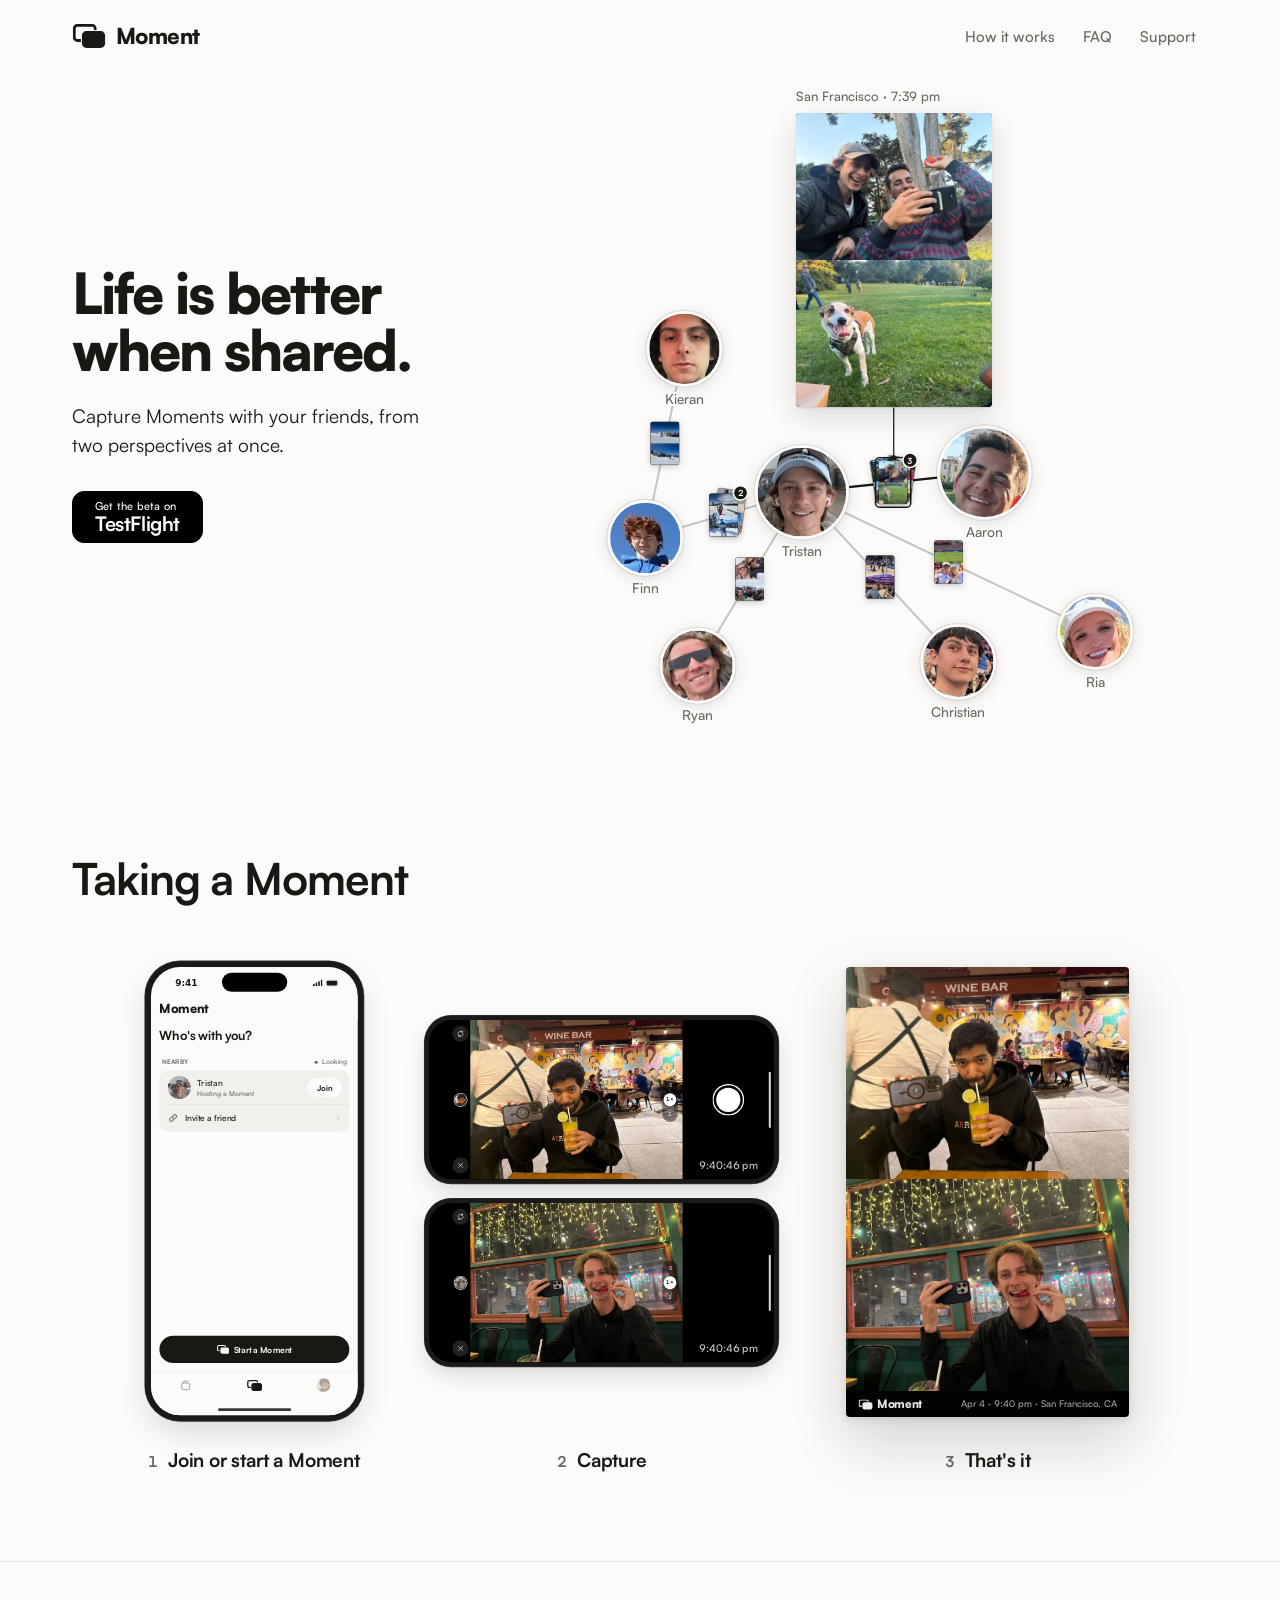
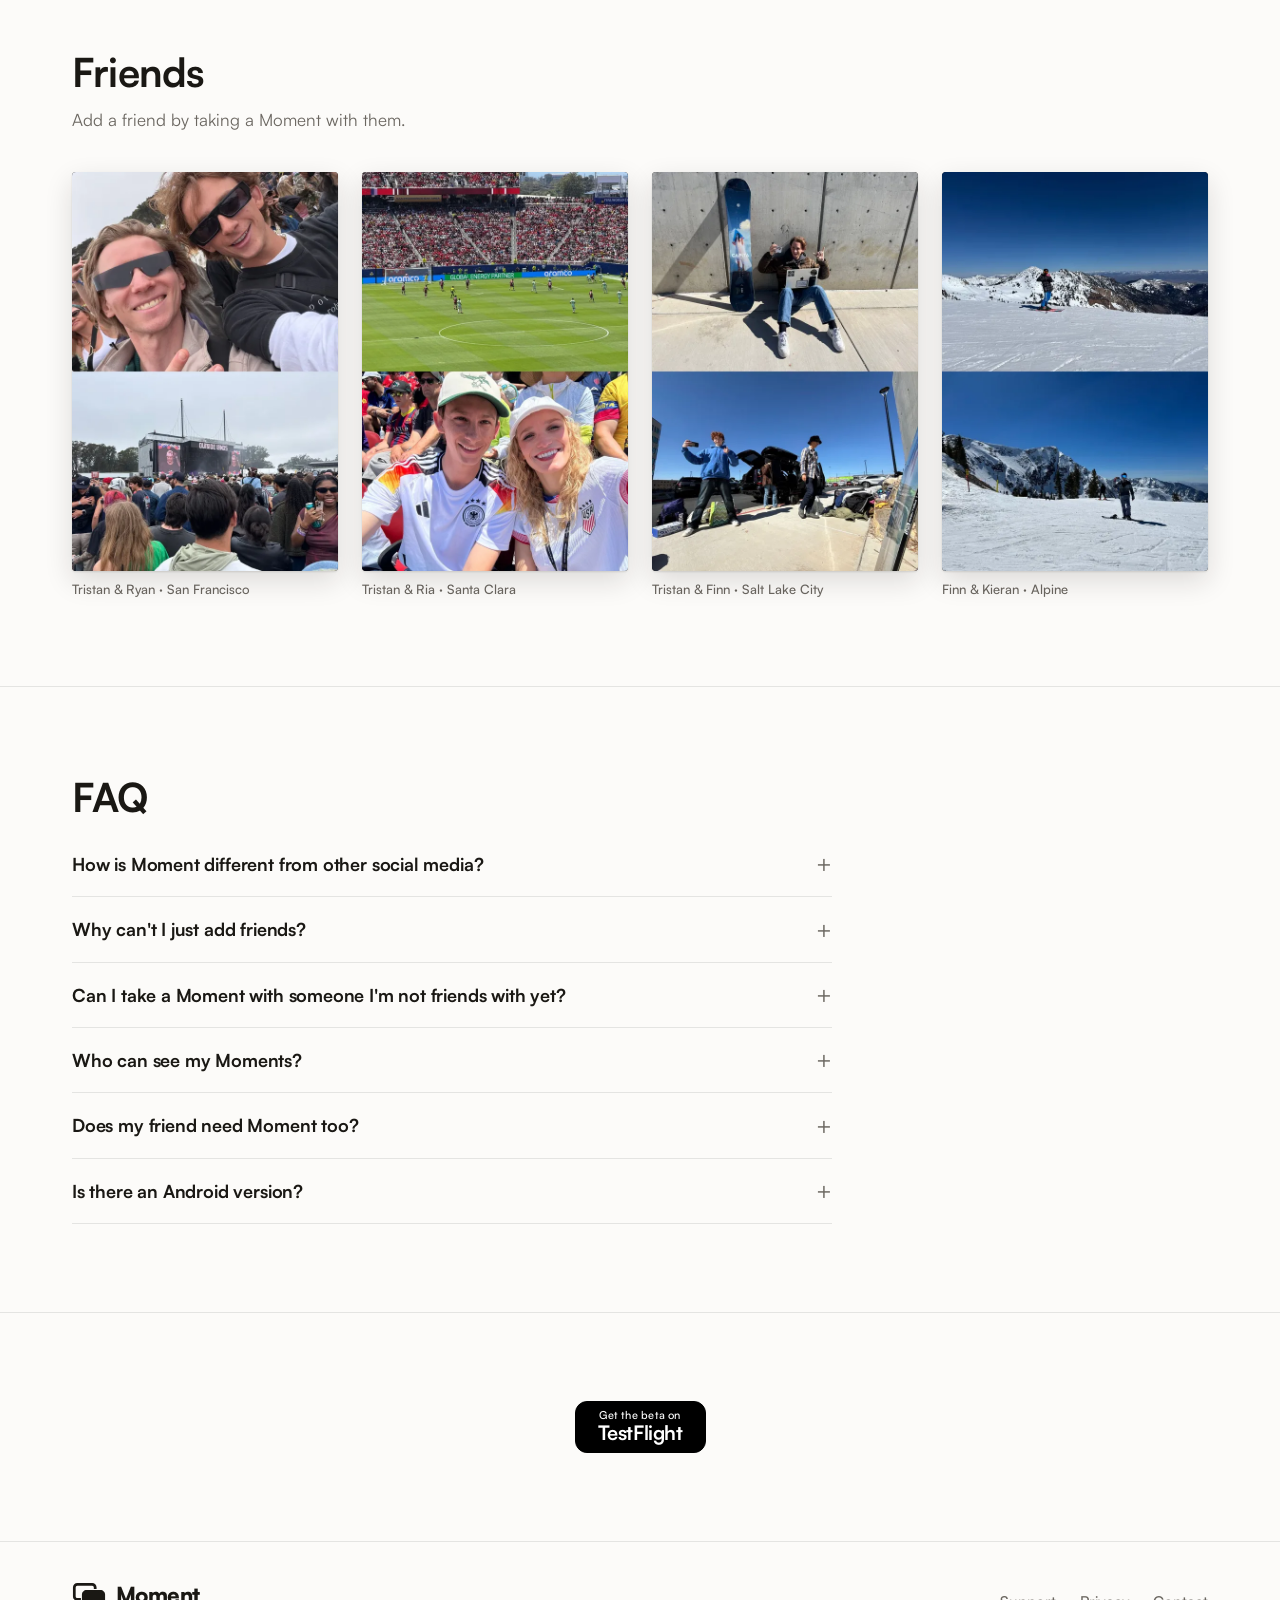
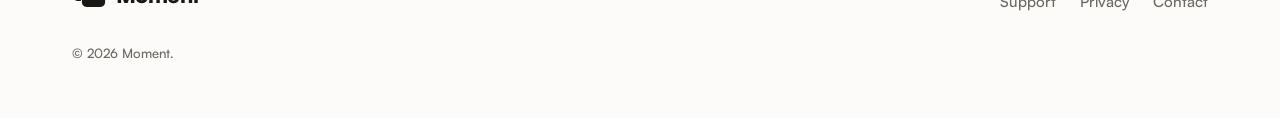
==== index.html @ 5a0f6363 "Download buttons go to the TestFlight beta Co-Authored-By: Claude Opus 5.5 (1M context) <noreply@ant" ====
<!doctype html>
<html lang="en">
<head>
<meta charset="utf-8">
<meta name="viewport" content="width=device-width, initial-scale=1">
<title>Moment</title>
<meta name="description" content="Capture Moments with your friends, from two perspectives at once.">
<link rel="canonical" href="https://photosmomentapp.com/">

<meta property="og:type" content="website">
<meta property="og:site_name" content="Moment">
<meta property="og:url" content="https://photosmomentapp.com/">
<meta property="og:title" content="Moment">
<meta property="og:description" content="Life is better when shared.">
<!-- TODO: new logo/app icon (og.png shows the placeholder icon) -->
<meta property="og:image" content="https://photosmomentapp.com/assets/og.png">
<meta property="og:image:width" content="1200">
<meta property="og:image:height" content="630">
<meta property="og:image:alt" content="The Moment app icon on stone paper, with the words: Life is better when shared. Capture Moments with your friends. photosmomentapp.com">
<meta name="twitter:card" content="summary_large_image">

<meta name="color-scheme" content="light dark">
<meta name="theme-color" content="#FCFBF9" media="(prefers-color-scheme: light)">
<meta name="theme-color" content="#0E0D0C" media="(prefers-color-scheme: dark)">

<!-- TODO: new logo/app icon -->
<link rel="icon" href="assets/favicon.svg" type="image/svg+xml">
<link rel="icon" href="assets/favicon-32.png" sizes="32x32" type="image/png">
<link rel="apple-touch-icon" href="assets/apple-touch-icon.png">

<link rel="preload" href="assets/fonts/Satoshi-Black.woff2" as="font" type="font/woff2" crossorigin>
<link rel="stylesheet" href="style.css">
<script>
(function(){
  var reduce = window.matchMedia && matchMedia('(prefers-reduced-motion: reduce)').matches;
  if (!reduce) document.documentElement.classList.add('anim', 'motion');
})();
</script>
<style>
/* hero */
.hero .wrap{display:grid;grid-template-columns:minmax(0,.7fr) minmax(0,1.3fr);gap:48px;align-items:center;min-height:min(680px,calc(100vh - 72px));padding-top:8px;padding-bottom:40px}
h1{font:900 clamp(40px,4.4vw,62px)/1.02 var(--font);letter-spacing:-.035em;margin:0 0 24px}
.lede{font-size:19px;line-height:1.5;color:var(--ink);margin:0 0 32px;max-width:30em}
.meta{font:500 13px/17px var(--font);color:var(--ink2)}

.stage{position:relative;min-width:0}
.stage .gwrap{max-width:600px;margin:0 auto}
#graph{display:block;width:100%;height:auto;overflow:hidden;font-family:var(--font)}
.anim #graph,.anim .zoom,.anim #lead{visibility:hidden}

/* the blown-up edge: one Moment from the graph, large, parked just above its chip (below it on phones); JS places it */
.zoom{position:absolute;left:0;top:0;width:200px;margin:0;z-index:1;display:flex;flex-direction:column;transform-origin:50% 100%}
.zoom .moment{width:100%}
.zoom figcaption{order:-1;margin:0 0 8px;font:500 13px/17px var(--font);color:var(--ink2);white-space:nowrap}
.zoom figcaption b{font-weight:700;color:var(--ink)}
.stage.below .zoom{transform-origin:50% 0}
.stage.below .zoom figcaption{order:0;margin:8px 0 0}
#lead{position:absolute;left:0;top:0;width:100%;height:100%;overflow:visible;pointer-events:none;z-index:2}
#lead path{fill:none;stroke:var(--ink);stroke-width:1.25;stroke-dasharray:1 1}
#lead circle{fill:var(--ink)}
#graph .hl{fill:none;stroke:var(--ink);stroke-width:1.1;opacity:0}
#graph #e-TA .ln.live{opacity:1}
#graph #c-TA .hl{opacity:1}

#graph .rim{fill:var(--bg);stroke:var(--line);stroke-width:1;filter:drop-shadow(0 2px 5px rgba(26,24,20,.12))}
#graph .ring{fill:none;stroke:var(--ink);stroke-width:1.25;opacity:0}
#graph .flash{fill:#fff;opacity:0}
#graph .name{font:500 10.5px var(--font);fill:var(--ink2);text-anchor:middle;paint-order:stroke;stroke:var(--bg);stroke-width:3px;stroke-linejoin:round}
#graph .ln{fill:none;stroke:var(--edge);stroke-width:1.5;stroke-linecap:butt;stroke-dasharray:1 1;stroke-dashoffset:0}
#graph .ln.live{stroke:var(--ink);stroke-width:1.75;opacity:0}
#graph .cap{font:500 8px var(--font);fill:var(--ink);text-anchor:middle;opacity:0;pointer-events:none}
#graph .chip{cursor:pointer;outline:none}
#graph .chip .hit{fill:transparent;pointer-events:all}
#graph .chip:focus-visible .hit{stroke:var(--ink);stroke-width:1.2;rx:6}
#graph .badge circle{fill:var(--ink);stroke:var(--bg);stroke-width:1.2}
#graph .badge text{font:700 6.5px var(--font);font-variant-numeric:tabular-nums;fill:var(--on-ink);text-anchor:middle;pointer-events:none}
#graph .card .shadow,#graph .back .shadow{fill:#1C1A17;filter:drop-shadow(0 1px 1.5px rgba(26,24,20,.25)) drop-shadow(0 5px 9px rgba(26,24,20,.2))}

/* a Moment as an object on the page */
.moment{position:relative;aspect-ratio:2/3;overflow:hidden;background:#1C1A17;border-radius:4px;box-shadow:var(--shadow);container-type:inline-size}
.moment img{position:absolute;inset:0;width:100%;height:100%;object-fit:cover}

/* chip peek */
.peek{position:absolute;z-index:5;width:160px;pointer-events:none;opacity:0;transform:scale(.6);transition:opacity .16s ease,transform .22s cubic-bezier(.2,.9,.3,1.1)}
.peek.on{opacity:1;transform:scale(1)}
.peek .row{display:flex;gap:8px}
.peek .row .moment{flex:1 1 0;min-width:0}
.peek .who{display:table;margin:8px auto 0;padding:4px 10px;border-radius:999px;background:var(--bg);border:1px solid var(--line);color:var(--ink);font:500 12px/16px var(--font);white-space:nowrap}

/* sections */
section{padding:88px 0}
section + section{border-top:1px solid var(--line)}
h2{font:700 clamp(28px,3.4vw,40px)/1.12 var(--font);letter-spacing:-.02em;margin:0 0 12px}
h3{font:700 19px/1.3 var(--font);letter-spacing:-.01em;margin:0 0 8px}
p{margin:0}
.muted{color:var(--ink2)}

.intro{max-width:36em;color:var(--ink2)}
.strip{display:grid;grid-template-columns:repeat(4,1fr);gap:24px;margin-top:40px}
.strip figure{margin:0}
.strip figcaption{margin-top:10px}

/* how it works: ported from the Darkroom draft, scoped to #how */
#how{--surface2:#E6E3DE;--ink3:#A8A39C;--bezel:#1B1A18;--bezel-edge:#3A3835;
  --pshadow:0 24px 60px rgba(26,24,20,.18),0 3px 10px rgba(26,24,20,.10)}
@media (prefers-color-scheme:dark){#how{--surface2:#282623;--ink3:#5F5B55;--pshadow:0 30px 70px rgba(0,0,0,.55),0 4px 14px rgba(0,0,0,.4)}}
#how .title{font:700 clamp(30px,3.6vw,44px)/1.08 var(--font);letter-spacing:-.025em;margin:0}
/* one row, read left to right: join phone, the two cameras, the Moment they make; each label centred under its own visual */
#how .flow{display:grid;grid-template-columns:auto;grid-template-areas:"v1" "c1" "v2" "c2" "v3" "c3";justify-content:center;justify-items:center;padding-top:40px}
#how .v1{grid-area:v1}#how .v2{grid-area:v2}#how .v3{grid-area:v3}#how .c1{grid-area:c1}#how .c2{grid-area:c2}#how .c3{grid-area:c3}
#how .cap{margin:24px 0 56px;font:700 19px/1.3 var(--font);letter-spacing:-.01em;display:flex;align-items:baseline;justify-content:center;gap:10px;text-align:center}
#how .cap.c3{margin-bottom:0}
#how .cap .n{font:700 15px/1 var(--font);color:var(--ink2);font-variant-numeric:tabular-nums}
#how .pair{display:flex;justify-content:center;align-items:flex-start;--s:.42}
@media (min-width:641px){
  /* labels take no width of their own, so each column is exactly its visual and the label centres on it */
  #how .flow{grid-template-columns:repeat(3,auto);grid-template-areas:"v1 v2 v3" "c1 c2 c3";column-gap:var(--fg,28px);align-items:center;padding-top:48px}
  #how .cap{margin:32px 0 0;align-self:start;justify-self:stretch;contain:inline-size;white-space:nowrap}
}
@media (min-width:641px) and (max-width:899px){#how .cap{display:block;font-size:15px;white-space:normal}#how .cap .n{font-size:13px;margin-right:6px}}
@media (min-width:900px) and (max-width:1099px){#how .cap{font-size:17px;gap:8px}#how .cap .n{font-size:14px}}
@media (min-width:760px){#how .flow{--fg:40px}}
@media (min-width:900px){#how .flow{--fg:56px;padding-top:64px}}
@media (min-width:1100px){#how .flow{--fg:64px}}
@media (min-width:1280px){#how .flow{--fg:72px}}

/* CSS phone (393 x 852 logical, scaled by --s) */
#how .dev{position:relative;flex:0 0 auto;width:calc(393px * var(--s));height:calc(852px * var(--s))}
#how .scr{position:absolute;left:0;top:0;width:393px;height:852px;transform:scale(var(--s));transform-origin:0 0;border-radius:55px;overflow:hidden;
  background:var(--bg);color:var(--ink);font-family:var(--font);line-height:1.25;
  box-shadow:0 0 0 11px var(--bezel),0 0 0 12.5px var(--bezel-edge),var(--pshadow)}
#how .status{position:absolute;top:0;left:0;right:0;height:54px;display:flex;align-items:center;justify-content:space-between;padding:6px 34px 0 46px;font:600 17px -apple-system,system-ui,sans-serif;z-index:20;color:var(--ink)}
#how .status .r{display:flex;gap:6px;align-items:center}
#how .island{position:absolute;top:11px;left:50%;transform:translateX(-50%);width:124px;height:36px;border-radius:20px;background:#000;z-index:21}
#how .home{position:absolute;bottom:8px;left:50%;transform:translateX(-50%);width:139px;height:5px;border-radius:3px;background:var(--ink);opacity:.85;z-index:21}

/* in-phone UI, per design/ui-board foundations, on the site tokens */
#how .p-ic{display:inline-block;flex:0 0 auto;width:24px;height:24px;background:currentColor;-webkit-mask:var(--ic) center/contain no-repeat;mask:var(--ic) center/contain no-repeat}
#how .i-flip{--ic:url("data:image/svg+xml,%3Csvg xmlns='http://www.w3.org/2000/svg' viewBox='0 0 24 24'%3E%3Cpath fill='none' stroke='%23000' stroke-width='1.75' stroke-linecap='round' stroke-linejoin='round' d='M4.5 12a7.5 7.5 0 0 1 13-5.1M19.5 12a7.5 7.5 0 0 1-13 5.1M17.8 3.3v3.9h-3.9M6.2 20.7v-3.9h3.9'/%3E%3C/svg%3E")}
#how .i-close{--ic:url("data:image/svg+xml,%3Csvg xmlns='http://www.w3.org/2000/svg' viewBox='0 0 24 24'%3E%3Cpath fill='none' stroke='%23000' stroke-width='1.75' stroke-linecap='round' stroke-linejoin='round' d='M6 6l12 12M18 6 6 18'/%3E%3C/svg%3E")}
#how .i-link{--ic:url("data:image/svg+xml,%3Csvg xmlns='http://www.w3.org/2000/svg' viewBox='0 0 24 24'%3E%3Cpath fill='none' stroke='%23000' stroke-width='1.75' stroke-linecap='round' stroke-linejoin='round' d='M10 14a4 4 0 0 0 5.66 0l3-3A4 4 0 0 0 13 5.34l-1 1M14 10a4 4 0 0 0-5.66 0l-3 3A4 4 0 0 0 11 18.66l1-1'/%3E%3C/svg%3E")}
#how .i-chev{--ic:url("data:image/svg+xml,%3Csvg xmlns='http://www.w3.org/2000/svg' viewBox='0 0 24 24'%3E%3Cpath fill='none' stroke='%23000' stroke-width='1.75' stroke-linecap='round' stroke-linejoin='round' d='M9 5l7 7-7 7'/%3E%3C/svg%3E")}
#how .i-feed{--ic:url("data:image/svg+xml,%3Csvg xmlns='http://www.w3.org/2000/svg' viewBox='0 0 24 24'%3E%3Crect fill='none' stroke='%23000' stroke-width='1.75' stroke-linecap='round' stroke-linejoin='round' x='4.5' y='8' width='15' height='12.5' rx='2.5'/%3E%3Cpath fill='none' stroke='%23000' stroke-width='1.75' stroke-linecap='round' stroke-linejoin='round' d='M7.5 4.5h9'/%3E%3C/svg%3E")}
#how .i-mark{--ic:url("data:image/svg+xml,%3Csvg xmlns='http://www.w3.org/2000/svg' viewBox='-20 -20 740 558'%3E%3Cdefs%3E%3Cmask id='k'%3E%3Crect x='-20' y='-20' width='740' height='558' fill='white'/%3E%3Cpath d='M196 251C196 195.2 241.2 150 297 150H599C654.8 150 700 195.2 700 251V417C700 472.8 654.8 518 599 518H297C241.2 518 196 472.8 196 417V251Z' fill='black' stroke='black' stroke-width='44'/%3E%3C/mask%3E%3C/defs%3E%3Cg mask='url(%23k)'%3E%3Crect x='30' y='30' width='455' height='326' rx='66' fill='none' stroke='%23000' stroke-width='60'/%3E%3C/g%3E%3Cpath d='M196 251C196 195.2 241.2 150 297 150H599C654.8 150 700 195.2 700 251V417C700 472.8 654.8 518 599 518H297C241.2 518 196 472.8 196 417V251Z' fill='%23000'/%3E%3C/svg%3E")}
#how .i-mark{width:30px;height:24px}
#how .p-av{position:relative;display:inline-flex;align-items:center;justify-content:center;flex:0 0 auto;border-radius:50%;overflow:hidden;background:var(--surface2);width:44px;height:44px}
#how .p-av img{width:100%;height:100%;object-fit:cover;max-width:none}
#how .p-av.s26{width:26px;height:26px}
#how .p-av.fr{background:#1C1A17 url("assets/img/av-friend.webp") center/cover no-repeat}
#how .p-title{font:700 24px/30px var(--font);letter-spacing:-.4px}
#how .p-over{font:700 12px/16px var(--font);letter-spacing:.6px;text-transform:uppercase;color:var(--ink2)}
#how .p-wordmark{font:900 24px/30px var(--font);letter-spacing:-.6px}
#how .p-btn{display:flex;align-items:center;justify-content:center;gap:8px;height:52px;padding:0 24px;border-radius:999px;font:700 16px/1 var(--font);letter-spacing:-.1px;white-space:nowrap}
#how .p-btn.primary{background:var(--ink);color:var(--on-ink)}
#how .p-btn.secondary{background:var(--bg);color:var(--ink)}
#how .p-btn.pill{height:36px;padding:0 18px;font-size:15px}
#how .p-topbar{position:absolute;left:0;right:0;top:54px;height:48px;display:flex;align-items:center;padding:0 6px 0 16px;z-index:10;background:var(--bg)}
#how .p-topbar .p-wordmark{flex:1}
#how .p-page{position:absolute;left:0;right:0;top:102px;bottom:83px;overflow:hidden;padding:0 16px}
#how .p-sh{display:flex;align-items:center;justify-content:space-between;padding:0 4px 8px}
#how .p-scan{display:inline-flex;align-items:center;gap:8px;font:500 13px/17px var(--font);color:var(--ink2)}
#how .p-scan i{position:relative;width:6px;height:6px;border-radius:50%;background:var(--ink2)}
#how .p-scan i::after{content:"";position:absolute;inset:-4px;border-radius:50%;border:1.5px solid var(--ink2);opacity:0}
.motion #how .p-scan i::after{animation:how-ping 2.2s ease-out infinite}
@keyframes how-ping{0%{transform:scale(.4);opacity:.8}100%{transform:scale(1.6);opacity:0}}
#how .p-group{background:var(--surface);border-radius:16px;overflow:hidden}
#how .p-row{position:relative;display:flex;align-items:center;gap:12px;min-height:64px;padding:0 14px 0 16px;font:500 16px/21px var(--font)}
#how .p-row.short{min-height:52px}
#how .p-row + .p-row::before{content:"";position:absolute;top:0;right:0;left:16px;height:1px;background:var(--line)}
#how .p-row .lbl{flex:1;min-width:0;display:flex;flex-direction:column;gap:1px}
#how .p-row .lbl small{font:500 13px/17px var(--font);color:var(--ink2)}
#how .p-row .p-ic{width:20px;height:20px}
#how .p-row .chev{width:16px;height:16px;color:var(--ink3)}
#how .p-footer{position:absolute;bottom:99px;left:16px;right:16px;display:flex;flex-direction:column;gap:4px;z-index:5}
#how .p-tabbar{position:absolute;left:0;right:0;bottom:0;height:83px;display:flex;align-items:flex-start;padding-top:4px;background:var(--bg);box-shadow:0 -1px 0 var(--line);z-index:15}
#how .p-tab{flex:1;height:44px;display:flex;align-items:center;justify-content:center;color:var(--ink);opacity:.42}
#how .p-tab.on{opacity:1}

/* step 2: two landscape cameras, one tap, both photos stacked into one Moment.
   Landscape phone: 852 x 393 logical, scaled by --s * --k; the Moment is scaled by --s, so each 4:3 preview grows by 1/--k as it lands */
#how .duo{--s:.4;--k:.75;--g:22px;position:relative;
  --ps:calc(var(--s)*var(--k));--pw:calc(852px*var(--ps));--ph:calc(393px*var(--ps));
  width:var(--pw);height:calc(var(--ph)*2 + var(--g))}
#how .duo .ld{position:absolute;left:0;width:var(--pw);height:var(--ph)}
#how .duo .ld.host{top:0}
#how .duo .ld.guest{top:calc(var(--ph) + var(--g))}
#how .ld .scr{width:852px;height:393px;background:#000;color:#fff;transform:scale(var(--ps))}
#how .l-island{position:absolute;left:11px;top:50%;transform:translateY(-50%);width:36px;height:124px;border-radius:20px;background:#000;box-shadow:inset 0 0 0 1px rgba(255,255,255,.06);z-index:21}
#how .l-home{position:absolute;right:8px;top:50%;transform:translateY(-50%);width:5px;height:139px;border-radius:3px;background:#fff;opacity:.85;z-index:21}
#how .l-rail{position:absolute;left:54px;width:48px;top:0;bottom:0;display:flex;flex-direction:column;align-items:center;justify-content:space-between;padding:12px 0;z-index:6}
#how .l-btn{position:relative;width:44px;height:44px;display:flex;align-items:center;justify-content:center;color:#fff}
#how .l-btn::before{content:"";position:absolute;width:40px;height:40px;border-radius:50%;background:rgba(255,255,255,.13)}
#how .l-btn .p-ic{position:relative;width:20px;height:20px}
#how .l-chip{width:44px;height:44px;display:flex;align-items:center;justify-content:center}
#how .l-chip .p-av{width:28px;height:28px;box-shadow:0 0 0 1.5px #000,0 0 0 3px #fff}
#how .l-vf{position:absolute;left:102px;top:0;width:524px;height:393px;overflow:hidden;background-color:#111;background-repeat:no-repeat;background-size:524px 786px}
#how .l-vf.up{background-position:0 0}
#how .l-vf.dn{background-position:0 -393px}
#how .l-zoom{position:absolute;right:12px;top:50%;transform:translateY(-50%);display:flex;flex-direction:column;gap:4px;padding:3px;border-radius:999px;background:rgba(0,0,0,.45);z-index:2}
#how .l-zoom span{width:32px;height:32px;display:flex;align-items:center;justify-content:center;border-radius:999px;color:rgba(255,255,255,.9);font:500 13px/1 var(--font);font-variant-numeric:tabular-nums}
#how .l-zoom span.on{background:#fff;color:#000;font-weight:700}
#how .l-flash{position:absolute;inset:0;background:#fff;opacity:0;z-index:4}
#how .l-deck{position:absolute;left:626px;right:0;top:0;bottom:0;display:flex;align-items:center;justify-content:center}
#how .l-shutter{position:relative;width:78px;height:78px;border-radius:50%;box-shadow:inset 0 0 0 3px #fff}
#how .l-shutter::after{content:"";position:absolute;inset:9px;border-radius:50%;background:#fff}
#how .l-time{position:absolute;left:0;right:0;bottom:22px;text-align:center;font:500 26px/1 var(--font);color:rgba(255,255,255,.8);font-variant-numeric:tabular-nums}
/* the two captured frames: each is laid out on its half of the Moment (measured live) and transformed back onto its viewfinder,
   so it renders at full size, keeps one crop (same 4:3 box, same background mapping) and lands at transform:none, pixel for pixel on the half */
#how .duo .ghost{position:absolute;left:var(--gx,0px);top:var(--gy,0px);width:var(--gw,0px);height:var(--gh,0px);overflow:hidden;background-repeat:no-repeat;background-size:100% 200%;opacity:0;z-index:30;
  transform-origin:0 0;transform:translate(var(--ix,0px),var(--iy,0px)) scale(var(--is,1))}
#how .duo .ghost::after{content:"";position:absolute;inset:0;background:#fff;opacity:0}
#how .duo .ghost.up{background-position:0 0}
#how .duo .ghost.dn{background-position:0 100%}
#how .mo{--s:.4;--vw:calc(524px*var(--s));--st:calc(var(--vw)*.09);position:relative;width:var(--vw);display:flex;flex-direction:column;container-type:inline-size}
#how .mo .mph{position:relative;z-index:1;width:100%;height:calc(var(--vw)*1.5);border-radius:4px 4px 0 0;overflow:hidden;box-shadow:var(--pshadow),inset 0 0 0 1.5px color-mix(in srgb,var(--ink) 22%,transparent);
  background:color-mix(in srgb,var(--ink) 3%,transparent)}
#how .mo .mph::before{content:"";position:absolute;left:0;right:0;top:50%;height:1.5px;margin-top:-.75px;background:color-mix(in srgb,var(--ink) 22%,transparent)}
#how .mo .hf{position:absolute;left:0;width:100%;height:50%;background-repeat:no-repeat;background-size:100% 200%}
#how .mo .hf.up{top:0;background-position:0 0}
#how .mo .hf.dn{bottom:0;background-position:0 100%}
/* the exported Moment's black strip: 9% of the width, glyph + wordmark in white, date · time · place in 70% white */
#how .xs{--glyph:url("data:image/svg+xml,%3Csvg xmlns='http://www.w3.org/2000/svg' viewBox='-20 -20 740 558'%3E%3Cdefs%3E%3Cmask id='k'%3E%3Crect x='-20' y='-20' width='740' height='558' fill='white'/%3E%3Cpath d='M196 251C196 195.2 241.2 150 297 150H599C654.8 150 700 195.2 700 251V417C700 472.8 654.8 518 599 518H297C241.2 518 196 472.8 196 417V251Z' fill='black' stroke='black' stroke-width='44'/%3E%3C/mask%3E%3C/defs%3E%3Cg mask='url(%23k)'%3E%3Crect x='30' y='30' width='455' height='326' rx='66' fill='none' stroke='%23000' stroke-width='60'/%3E%3C/g%3E%3Cpath d='M196 251C196 195.2 241.2 150 297 150H599C654.8 150 700 195.2 700 251V417C700 472.8 654.8 518 599 518H297C241.2 518 196 472.8 196 417V251Z' fill='%23000'/%3E%3C/svg%3E");flex:0 0 auto;height:9cqw;display:flex;align-items:center;justify-content:space-between;gap:3cqw;padding:0 4.1cqw;background:#000;color:#fff;white-space:nowrap;border-radius:0 0 4px 4px;box-shadow:var(--pshadow)}
#how .xs .lg{display:flex;align-items:center;gap:1.5cqw;flex:0 0 auto}
#how .xs .gl{display:block;width:5.4cqw;aspect-ratio:740/558;background:#fff;-webkit-mask:var(--glyph) center/contain no-repeat;mask:var(--glyph) center/contain no-repeat}
#how .xs .wm{font:900 4.1cqw/1 var(--font);letter-spacing:-.12cqw}
#how .xs .md{font:500 3.3cqw/1 var(--font);color:rgba(255,255,255,.7);font-variant-numeric:tabular-nums;overflow:hidden;text-overflow:ellipsis;min-width:0}
@media (max-width:379px){#how .duo,#how .mo{--s:.37}}
@media (min-width:430px) and (max-width:640px){#how .duo,#how .mo{--s:.48}}
@media (min-width:600px) and (max-width:640px){#how .duo,#how .mo{--s:.66}}
/* from 641px: one row, the two phones centred on the Moment's height; the join phone matches the Moment's height */
@media (min-width:641px){
  #how .duo,#how .mo{--s:.29}#how .duo{--g:16px}
  #how .pair{--s:.286}
}
@media (min-width:760px){#how .duo,#how .mo{--s:.34}#how .duo{--g:20px}#how .pair{--s:.337}}
@media (min-width:900px){#how .duo,#how .mo{--s:.40}#how .duo{--g:24px}#how .pair{--s:.397}}
@media (min-width:1100px){#how .duo,#how .mo{--s:.46}#how .pair{--s:.453}}
@media (min-width:1280px){#how .duo,#how .mo{--s:.54}#how .pair{--s:.526}}
/* one tap, one clock (6.4s): shutter, both phones flash, each photo comes up out of the flash on its own screen, lifts, glides into its half
   of the Moment and is swapped for it on the landing frame; then the strip slides out from under. Starts when scrolled into view */
.motion #how .flow:not(.fire) .mo .hf,.motion #how .flow:not(.fire) .mo .xs{opacity:0}
.motion #how .fire .l-flash{animation:how-flash 6.4s linear infinite}
.motion #how .fire .host .l-shutter::after{animation:how-press 6.4s infinite}
.motion #how .fire .ghost{animation:how-fly 6.4s linear infinite}
.motion #how .fire .ghost::after{animation:how-develop 6.4s linear infinite}
.motion #how .fire .mo .hf{animation:how-land 6.4s linear infinite}
.motion #how .fire .mo .xs{animation:how-strip 6.4s linear infinite}
@keyframes how-flash{0%,39.9%{opacity:0}40%{opacity:1;animation-timing-function:cubic-bezier(.3,0,.6,1)}52%,100%{opacity:0}}
@keyframes how-press{0%,35%{transform:scale(1)}38.5%{transform:scale(.86)}42%,100%{transform:scale(1)}}
@keyframes how-develop{0%,40%{opacity:1;animation-timing-function:cubic-bezier(.3,0,.6,1)}47%,100%{opacity:0}}
@keyframes how-fly{
  0%,39.9%{opacity:0;transform:translate(var(--ix,0px),var(--iy,0px)) scale(var(--is,1));box-shadow:none}
  40%{opacity:1;box-shadow:0 0 0 rgba(0,0,0,0)}
  45%{box-shadow:0 0 0 rgba(0,0,0,0);animation-timing-function:ease-out}
  49%{transform:translate(var(--ix,0px),var(--iy,0px)) scale(var(--is,1));box-shadow:0 18px 40px rgba(20,18,14,.28);animation-timing-function:cubic-bezier(.45,0,.2,1)}
  60%{box-shadow:0 18px 40px rgba(20,18,14,.28)}
  66%{opacity:1;transform:none;box-shadow:0 0 0 rgba(0,0,0,0)}
  67%{opacity:1;transform:none}
  67.1%,100%{opacity:0;transform:none;box-shadow:none}}
@keyframes how-land{0%,65.9%{opacity:0}66%,91%{opacity:1}98%,100%{opacity:0}}
@keyframes how-strip{0%,67%{opacity:0;transform:translateY(-100%);animation-timing-function:cubic-bezier(.2,.7,.2,1)}75%,91%{opacity:1;transform:none}98%,100%{opacity:0;transform:none}}
html:not(.motion) #how .l-flash{opacity:.45}
html:not(.motion) #how .host .l-shutter::after{transform:scale(.86)}


.faq{max-width:760px}
.faq details{border-bottom:1px solid var(--line)}
.faq summary{list-style:none;cursor:pointer;display:flex;justify-content:space-between;align-items:center;gap:16px;padding:20px 0;font:700 18px/1.35 var(--font);letter-spacing:-.01em}
.faq summary::-webkit-details-marker{display:none}
.faq summary::after{content:"+";font:400 24px/1 var(--font);color:var(--ink2);transition:transform .2s}
.faq details[open] summary::after{transform:rotate(45deg)}
.faq details p{padding:0 0 22px;color:var(--ink2);max-width:40em}

.closer{text-align:center}
.closer h2{margin-bottom:24px}
.closer .cta{justify-content:center}

@media (max-width:1179px){
  .hero .wrap{grid-template-columns:1fr;gap:40px;min-height:0;padding-top:24px}
}
@media (max-width:900px){
  .hero .wrap{gap:16px;padding-top:8px}
  .stage{order:-1}
}
@media (max-width:640px){
  #graph .wide{display:none}
  h1{font-size:40px}
  .lede{font-size:17px}
  section{padding:64px 0}
  .strip{grid-template-columns:repeat(2,1fr);gap:12px}
  .peek{width:136px}
  .peek .row{gap:6px}
}
@media (prefers-reduced-motion:reduce){
  .peek,.faq summary::after{transition:none}
}
</style>
</head>
<body>

<header class="top">
  <div class="wrap">
    <a class="brand" href="./" aria-label="Moment home"><span class="mark" aria-hidden="true"></span><span class="wm">Moment</span></a>
    <nav aria-label="Primary"><a href="#how">How it works</a><a href="#faq">FAQ</a><a href="support.html">Support</a></nav>
  </div>
</header>

<main>
<div class="hero">
  <div class="wrap">
    <div class="copy">
      <h1>Life is better when shared.</h1>
      <p class="lede">Capture Moments with your friends, from two perspectives at once.</p>
      <div class="cta"><!-- TODO: swap to App Store URL --><a class="store" href="https://testflight.apple.com/join/YQCyJbnz"><small>Get the beta on</small><span>TestFlight</span></a></div>
    </div>
    <div class="stage" id="stage">
      <div class="gwrap"><svg id="graph" viewBox="40 50 460 345" role="img" aria-label="Friend graph"><defs><clipPath id="cp34"><circle r="34"/></clipPath><clipPath id="cp27"><circle r="27"/></clipPath><clipPath id="cpCard"><rect x="-35.0" y="-52.5" width="70" height="105" rx="5"/></clipPath></defs><g id="cam"><g id="edges"><g class="edge" id="e-TA"><path class="ln" pathLength="1" d="M300 207.5L230 215"/><path class="ln" pathLength="1" d="M300 207.5L370 200"/><path class="ln live" pathLength="1" d="M300 207.5L230 215"/><path class="ln live" pathLength="1" d="M300 207.5L370 200"/></g><g class="edge" id="e-FK"><path class="ln" pathLength="1" d="M125 177.5L110 250"/><path class="ln" pathLength="1" d="M125 177.5L140 105"/><path class="ln live" pathLength="1" d="M125 177.5L110 250"/><path class="ln live" pathLength="1" d="M125 177.5L140 105"/></g><g class="edge" id="e-TF"><path class="ln" pathLength="1" d="M170 232.5L230 215"/><path class="ln" pathLength="1" d="M170 232.5L110 250"/><path class="ln live" pathLength="1" d="M170 232.5L230 215"/><path class="ln live" pathLength="1" d="M170 232.5L110 250"/></g><g class="edge wide" id="e-TC"><path class="ln" pathLength="1" d="M290 280L230 215"/><path class="ln" pathLength="1" d="M290 280L350 345"/><path class="ln live" pathLength="1" d="M290 280L230 215"/><path class="ln live" pathLength="1" d="M290 280L350 345"/></g><g class="edge wide" id="e-TR"><path class="ln" pathLength="1" d="M190 281.5L230 215"/><path class="ln" pathLength="1" d="M190 281.5L150 348"/><path class="ln live" pathLength="1" d="M190 281.5L230 215"/><path class="ln live" pathLength="1" d="M190 281.5L150 348"/></g><g class="edge" id="e-TI"><path class="ln" pathLength="1" d="M342.5 268.5L230 215"/><path class="ln" pathLength="1" d="M342.5 268.5L455 322"/><path class="ln live" pathLength="1" d="M342.5 268.5L230 215"/><path class="ln live" pathLength="1" d="M342.5 268.5L455 322"/></g></g><g id="nodes"><g class="node" id="n-T" style="transform:translate(230px,215px)"><g class="pop"><circle class="rim" r="36.5"/><g clip-path="url(#cp34)"><svg x="-34" y="-34" width="68" height="68" viewBox="0 0 256 256" preserveAspectRatio="xMidYMid slice"><image href="assets/img/av-tristan.webp" width="256" height="256"/></svg><circle class="flash" r="34"/></g><circle class="ring" r="37.5"/><text class="name" y="49">Tristan</text></g></g><g class="node" id="n-A" style="transform:translate(370px,200px)"><g class="pop"><circle class="rim" r="36.5"/><g clip-path="url(#cp34)"><svg x="-34" y="-34" width="68" height="68" viewBox="0 0 256 256" preserveAspectRatio="xMidYMid slice"><image href="assets/img/av-aaron.webp" width="256" height="256"/></svg><circle class="flash" r="34"/></g><circle class="ring" r="37.5"/><text class="name" y="49">Aaron</text></g></g><g class="node" id="n-K" style="transform:translate(140px,105px)"><g class="pop"><circle class="rim" r="29.5"/><g clip-path="url(#cp27)"><svg x="-27" y="-27" width="54" height="54" viewBox="0 0 256 256" preserveAspectRatio="xMidYMid slice"><image href="assets/img/av-kieran.webp" width="256" height="256"/></svg><circle class="flash" r="27"/></g><circle class="ring" r="30.5"/><text class="name" y="42">Kieran</text></g></g><g class="node" id="n-F" style="transform:translate(110px,250px)"><g class="pop"><circle class="rim" r="29.5"/><g clip-path="url(#cp27)"><svg x="-27" y="-27" width="54" height="54" viewBox="0 0 110 110" preserveAspectRatio="xMidYMid slice"><image href="assets/img/av-finn.webp" width="110" height="110"/></svg><circle class="flash" r="27"/></g><circle class="ring" r="30.5"/><text class="name" y="42">Finn</text></g></g><g class="node wide" id="n-C" style="transform:translate(350px,345px)"><g class="pop"><circle class="rim" r="29.5"/><g clip-path="url(#cp27)"><svg x="-27" y="-27" width="54" height="54" viewBox="0 0 256 256" preserveAspectRatio="xMidYMid slice"><image href="assets/img/av-christian.webp" width="256" height="256"/></svg><circle class="flash" r="27"/></g><circle class="ring" r="30.5"/><text class="name" y="42">Christian</text></g></g><g class="node wide" id="n-R" style="transform:translate(150px,348px)"><g class="pop"><circle class="rim" r="29.5"/><g clip-path="url(#cp27)"><svg x="-27" y="-27" width="54" height="54" viewBox="0 0 256 256" preserveAspectRatio="xMidYMid slice"><image href="assets/img/av-ryan.webp" width="256" height="256"/></svg><circle class="flash" r="27"/></g><circle class="ring" r="30.5"/><text class="name" y="42">Ryan</text></g></g><g class="node" id="n-I" style="transform:translate(455px,322px)"><g class="pop"><circle class="rim" r="29.5"/><g clip-path="url(#cp27)"><svg x="-27" y="-27" width="54" height="54" viewBox="0 0 256 256" preserveAspectRatio="xMidYMid slice"><image href="assets/img/av-ria.webp" width="256" height="256"/></svg><circle class="flash" r="27"/></g><circle class="ring" r="30.5"/><text class="name" y="42">Ria</text></g></g></g><g id="chips"><g class="chip stack" id="c-TA" style="transform:translate(300px,207.5px)" tabindex="0" role="button" aria-label="3 Moments: Tristan and Aaron" data-names="Tristan &amp; Aaron" data-imgs="assets/img/m10.webp|assets/img/m5.webp|assets/img/m6.webp" data-times="7:39:04 pm|6:21:02 pm|6:25:53 pm" data-places="San Francisco, CA|San Francisco, CA|San Francisco, CA"><rect class="hit" x="-22" y="-26" width="44" height="52"/><g class="back" style="transform:translate(-4.5px,-2px) rotate(-9deg) scale(0.3143)"><rect class="shadow" x="-35.0" y="-52.5" width="70" height="105" rx="5"/><g clip-path="url(#cpCard)"><image href="assets/img/m5.webp" x="-35.0" y="-52.5" width="70" height="105" preserveAspectRatio="xMidYMid slice"/></g></g><g class="back" style="transform:translate(4.5px,-3px) rotate(8deg) scale(0.3143)"><rect class="shadow" x="-35.0" y="-52.5" width="70" height="105" rx="5"/><g clip-path="url(#cpCard)"><image href="assets/img/m6.webp" x="-35.0" y="-52.5" width="70" height="105" preserveAspectRatio="xMidYMid slice"/></g></g><g class="card" style="transform:scale(0.3143)"><rect class="shadow" x="-35.0" y="-52.5" width="70" height="105" rx="5"/><g clip-path="url(#cpCard)"><image href="assets/img/m10.webp" x="-35.0" y="-52.5" width="70" height="105" preserveAspectRatio="xMidYMid slice"/></g></g><rect class="hl" x="-13.5" y="-19" width="27" height="38" rx="3"/><g class="badge" style="transform:translate(13px,-17px)"><circle r="5.5"/><text y="2.6">3</text></g><text class="cap" y="-46">San Francisco · 7:39 pm</text></g><g class="chip" id="c-FK" style="transform:translate(125px,177.5px)" tabindex="0" role="button" aria-label="Moment: Finn and Kieran, 2:42:13 pm, Alpine, UT" data-names="Finn &amp; Kieran" data-imgs="assets/img/m3.webp" data-times="2:42:13 pm" data-places="Alpine, UT"><rect class="hit" x="-22" y="-26" width="44" height="52"/><g class="card" style="transform:scale(0.3143)"><rect class="shadow" x="-35.0" y="-52.5" width="70" height="105" rx="5"/><g clip-path="url(#cpCard)"><image href="assets/img/m3.webp" x="-35.0" y="-52.5" width="70" height="105" preserveAspectRatio="xMidYMid slice"/></g></g></g><g class="chip stack" id="c-TF" style="transform:translate(170px,232.5px)" tabindex="0" role="button" aria-label="2 Moments: Tristan and Finn" data-names="Tristan &amp; Finn" data-imgs="assets/img/m2.webp|assets/img/m1.webp" data-times="10:09:47 am|12:14:00 pm" data-places="Steamboat Springs, CO|Salt Lake City, UT"><rect class="hit" x="-22" y="-26" width="44" height="52"/><g class="back" style="transform:translate(4.5px,-3px) rotate(8deg) scale(0.3143)"><rect class="shadow" x="-35.0" y="-52.5" width="70" height="105" rx="5"/><g clip-path="url(#cpCard)"><image href="assets/img/m1.webp" x="-35.0" y="-52.5" width="70" height="105" preserveAspectRatio="xMidYMid slice"/></g></g><g class="card" style="transform:scale(0.3143)"><rect class="shadow" x="-35.0" y="-52.5" width="70" height="105" rx="5"/><g clip-path="url(#cpCard)"><image href="assets/img/m2.webp" x="-35.0" y="-52.5" width="70" height="105" preserveAspectRatio="xMidYMid slice"/></g></g><g class="badge" style="transform:translate(13px,-17px)"><circle r="5.5"/><text y="2.6">2</text></g></g><g class="chip wide" id="c-TC" style="transform:translate(290px,280px)" tabindex="0" role="button" aria-label="Moment: Tristan and Christian, 7:22:09 pm, Salt Lake City, UT" data-names="Tristan &amp; Christian" data-imgs="assets/img/m4.webp" data-times="7:22:09 pm" data-places="Salt Lake City, UT"><rect class="hit" x="-22" y="-26" width="44" height="52"/><g class="card" style="transform:scale(0.3143)"><rect class="shadow" x="-35.0" y="-52.5" width="70" height="105" rx="5"/><g clip-path="url(#cpCard)"><image href="assets/img/m4.webp" x="-35.0" y="-52.5" width="70" height="105" preserveAspectRatio="xMidYMid slice"/></g></g></g><g class="chip wide" id="c-TR" style="transform:translate(190px,281.5px)" tabindex="0" role="button" aria-label="Moment: Tristan and Ryan, 5:44:00 pm, San Francisco, CA" data-names="Tristan &amp; Ryan" data-imgs="assets/img/m13.webp" data-times="5:44:00 pm" data-places="San Francisco, CA"><rect class="hit" x="-22" y="-26" width="44" height="52"/><g class="card" style="transform:scale(0.3143)"><rect class="shadow" x="-35.0" y="-52.5" width="70" height="105" rx="5"/><g clip-path="url(#cpCard)"><image href="assets/img/m13.webp" x="-35.0" y="-52.5" width="70" height="105" preserveAspectRatio="xMidYMid slice"/></g></g></g><g class="chip" id="c-TI" style="transform:translate(342.5px,268.5px)" tabindex="0" role="button" aria-label="Moment: Tristan and Ria, 12:05:25 pm, Santa Clara, CA" data-names="Tristan &amp; Ria" data-imgs="assets/img/m12.webp" data-times="12:05:25 pm" data-places="Santa Clara, CA"><rect class="hit" x="-22" y="-26" width="44" height="52"/><g class="card" style="transform:scale(0.3143)"><rect class="shadow" x="-35.0" y="-52.5" width="70" height="105" rx="5"/><g clip-path="url(#cpCard)"><image href="assets/img/m12.webp" x="-35.0" y="-52.5" width="70" height="105" preserveAspectRatio="xMidYMid slice"/></g></g></g></g></g></svg></div>
      <div class="peek" id="peek" aria-hidden="true">
        <div class="row"></div>
        <div class="who"></div>
      </div>
      <figure class="zoom" id="zoom">
        <div class="moment"><img src="assets/img/m10.webp" alt="Tristan and Aaron's Moment in a park in San Francisco. The two of them laughing on top, a dog running up below. Both photos were taken at 7:39:04 pm."></div>
        <figcaption>San Francisco · 7:39 pm</figcaption>
      </figure>
      <svg id="lead" aria-hidden="true"><path pathLength="1" d=""/><circle r="2.5" cx="0" cy="0"/></svg>
    </div>
  </div>
</div>

<section id="how">
  <div class="wrap">
    <h2 class="title">Taking a Moment</h2>

    <div class="flow">
      <div class="pair v1">
        <div class="dev" role="img" aria-label="A friend's phone: Tristan is hosting a Moment nearby, with a Join button">
          <div class="scr">
            <div class="status"><span>9:41</span><span class="r"><svg width="18" height="12" viewBox="0 0 18 12" fill="currentColor"><rect x="0" y="8" width="3" height="4" rx="1"/><rect x="5" y="5.5" width="3" height="6.5" rx="1"/><rect x="10" y="3" width="3" height="9" rx="1"/><rect x="15" y="0" width="3" height="12" rx="1"/></svg><svg width="27" height="13" viewBox="0 0 27 13"><rect x=".5" y=".5" width="23" height="12" rx="3.5" fill="none" stroke="currentColor" opacity=".4"/><rect x="2" y="2" width="20" height="9" rx="2" fill="currentColor"/></svg></span></div>
            <div class="island"></div>
            <div class="p-topbar"><span class="p-wordmark">Moment</span></div>
            <div class="p-page">
              <div class="p-title" style="margin-top:12px">Who's with you?</div>
              <div class="p-sh" style="margin-top:28px"><span class="p-over">Nearby</span><span class="p-scan"><i></i>Looking</span></div>
              <div class="p-group">
                <div class="p-row"><span class="p-av"><img src="assets/img/av-tristan-full.webp" alt=""></span><span class="lbl">Tristan<small>Hosting a Moment</small></span><span class="p-btn secondary pill">Join</span></div>
                <div class="p-row short"><i class="p-ic i-link"></i><span class="lbl">Invite a friend</span><i class="p-ic i-chev chev"></i></div>
              </div>
            </div>
            <div class="p-footer"><span class="p-btn primary"><i class="p-ic i-mark" style="width:24px;height:19px"></i>Start a Moment</span></div>
            <nav class="p-tabbar"><span class="p-tab"><i class="p-ic i-feed"></i></span><span class="p-tab on"><i class="p-ic i-mark"></i></span><span class="p-tab"><span class="p-av s26 fr"></span></span></nav>
            <div class="home"></div>
          </div>
        </div>
      </div>
      <p class="cap c1"><span class="n">1</span><span>Join or start a Moment</span></p>
      <div class="duo v2" id="duo" role="group" aria-label="Tristan's phone and his friend's, held sideways, flash at the same instant, both at 9:40:46 pm.">
        <div class="ld host" role="img" aria-label="Tristan's camera, with the shutter">
          <div class="scr">
            <div class="l-island"></div>
            <div class="l-rail"><span class="l-btn"><i class="p-ic i-flip"></i></span><span class="l-chip"><span class="p-av fr"></span></span><span class="l-btn"><i class="p-ic i-close"></i></span></div>
            <div class="l-vf up" style="background-image:url(assets/img/m7.webp)"><div class="l-zoom"><span>.5</span><span class="on">1×</span><span>2</span></div><div class="l-flash"></div></div>
            <div class="l-deck"><span class="l-shutter"></span><span class="l-time">9:40:46 pm</span></div>
            <div class="l-home"></div>
          </div>
        </div>
        <div class="ld guest" role="img" aria-label="His friend's camera, no shutter">
          <div class="scr">
            <div class="l-island"></div>
            <div class="l-rail"><span class="l-btn"><i class="p-ic i-flip"></i></span><span class="l-chip"><span class="p-av"><img src="assets/img/av-tristan-full.webp" alt=""></span></span><span class="l-btn"><i class="p-ic i-close"></i></span></div>
            <div class="l-vf dn" style="background-image:url(assets/img/m7.webp)"><div class="l-zoom"><span>.5</span><span class="on">1×</span><span>2</span></div><div class="l-flash"></div></div>
            <div class="l-deck"><span class="l-time">9:40:46 pm</span></div>
            <div class="l-home"></div>
          </div>
        </div>
        <span class="ghost up" aria-hidden="true" style="background-image:url(assets/img/m7.webp)"></span>
        <span class="ghost dn" aria-hidden="true" style="background-image:url(assets/img/m7.webp)"></span>
      </div>
      <p class="cap c2"><span class="n">2</span><span>Capture</span></p>
      <div class="mo v3" role="img" aria-label="The Moment: the photo of Tristan's friend on top, the photo of Tristan below, with a black strip underneath: Moment, Apr 4 · 9:40 pm · San Francisco, CA"><div class="mph"><span class="hf up" style="background-image:url(assets/img/m7.webp)"></span><span class="hf dn" style="background-image:url(assets/img/m7.webp)"></span></div><div class="xs"><span class="lg"><i class="gl"></i><span class="wm">Moment</span></span><span class="md">Apr 4 · 9:40 pm · San Francisco, CA</span></div></div>
      <p class="cap c3"><span class="n">3</span><span>That's it</span></p>
    </div>
  </div>
</section>

<section id="friends">
  <div class="wrap">
    <h2>Friends</h2>
    <p class="intro">Add a friend by taking a Moment with them.</p>
    <div class="strip">
      <figure><div class="moment"><img src="assets/img/m13.webp" alt="Tristan and Ryan's Moment at a music festival in San Francisco" loading="lazy"></div><figcaption class="meta">Tristan &amp; Ryan · San Francisco</figcaption></figure>
      <figure><div class="moment"><img src="assets/img/m12.webp" alt="Tristan and Ria's Moment at a soccer game in Santa Clara" loading="lazy"></div><figcaption class="meta">Tristan &amp; Ria · Santa Clara</figcaption></figure>
      <figure><div class="moment"><img src="assets/img/m1.webp" alt="Tristan and Finn's Moment with a snowboard in Salt Lake City" loading="lazy"></div><figcaption class="meta">Tristan &amp; Finn · Salt Lake City</figcaption></figure>
      <figure><div class="moment"><img src="assets/img/m3.webp" alt="Finn and Kieran's Moment on a ski run in Alpine, Utah" loading="lazy"></div><figcaption class="meta">Finn &amp; Kieran · Alpine</figcaption></figure>
    </div>
  </div>
</section>


<section id="faq">
  <div class="wrap">
    <h2>FAQ</h2>
    <div class="faq">
      <details><summary>How is Moment different from other social media?</summary><p>The only way to add someone is to take a Moment with them in person. And every post is two photos of the same moment, one from each friend's phone.</p></details>
      <details><summary>Why can't I just add friends?</summary><p>You become friends by taking a Moment together. Next time you're with someone, take one.</p></details>
      <details><summary>Can I take a Moment with someone I'm not friends with yet?</summary><p>Yes. Taking one is how you become friends.</p></details>
      <details><summary>Who can see my Moments?</summary><p>The two of you, and each of your friends.</p></details>
      <details><summary>Does my friend need Moment too?</summary><p>Yes, you both need it on your iPhones.</p></details>
      <details><summary>Is there an Android version?</summary><p>It's coming soon.</p></details>
    </div>
  </div>
</section>

<section class="closer">
  <div class="wrap">
    <div class="cta"><!-- TODO: swap to App Store URL --><a class="store" href="https://testflight.apple.com/join/YQCyJbnz"><small>Get the beta on</small><span>TestFlight</span></a></div>
  </div>
</section>
</main>

<footer>
  <div class="wrap">
    <a class="brand" href="./" aria-label="Moment home"><span class="mark" aria-hidden="true"></span><span class="wm">Moment</span></a>
    <div class="links"><a href="support.html">Support</a><a href="privacy.html">Privacy</a><a href="mailto:tristansaucedobusiness@gmail.com">Contact</a></div>
    <p class="fine">&copy; 2026 Moment.</p>
  </div>
</footer>

<script>
(function(){
  'use strict';
  var root = document.documentElement;

  /* Taking a Moment, step 2: the capture loop starts once it scrolls into view */
  (function(){
    var duo = document.getElementById('duo'), flow = duo && duo.closest('.flow');
    if (!duo || !root.classList.contains('motion')) return;
    /* FLIP, measured live: each captured frame is laid out on its half of the Moment (Last) and inverted onto its phone's viewfinder (First) */
    var pairs = [['.ghost.up', '.host .l-vf', '.mo .hf.up'], ['.ghost.dn', '.guest .l-vf', '.mo .hf.dn']].map(function(p){
      return p.map(function(sel){ return flow.querySelector(sel); });
    });
    function fit(){
      var d = duo.getBoundingClientRect(), ox = d.left + duo.clientLeft, oy = d.top + duo.clientTop;
      pairs.forEach(function(p){
        var a = p[1].getBoundingClientRect(), b = p[2].getBoundingClientRect(), g = p[0].style;
        if (!a.width || !b.width) return;
        g.setProperty('--gx', (b.left - ox) + 'px');
        g.setProperty('--gy', (b.top - oy) + 'px');
        g.setProperty('--gw', b.width + 'px');
        g.setProperty('--gh', b.height + 'px');
        g.setProperty('--ix', (a.left - b.left) + 'px');
        g.setProperty('--iy', (a.top - b.top) + 'px');
        g.setProperty('--is', a.width / b.width);
      });
    }
    fit();
    if ('ResizeObserver' in window) { var ro = new ResizeObserver(fit); ro.observe(duo); ro.observe(flow); }
    window.addEventListener('resize', fit);
    window.addEventListener('load', fit);
    if (!('IntersectionObserver' in window)) { flow.classList.add('fire'); return; }
    var io = new IntersectionObserver(function(es){
      if (es.some(function(e){ return e.isIntersecting; })) { io.disconnect(); flow.classList.add('fire'); }
    }, { threshold: 0.4 });
    io.observe(duo);
  })();

  window.addEventListener('error', function(){ root.classList.remove('anim'); });
  /* ---------- graph ---------- */
  var G = {"pos": {"T": [230, 215], "A": [370, 200], "K": [140, 105], "F": [110, 250], "C": [350, 345], "R": [150, 348], "I": [455, 322]}, "r": {"T": 34, "A": 34, "K": 27, "F": 27, "C": 27, "R": 27, "I": 27}, "phone": ["T", "A", "K", "F", "I"], "edges": [["T", "A", true, 3], ["F", "K", true, 1], ["T", "F", true, 2], ["T", "C", false, 1], ["T", "R", false, 1], ["T", "I", true, 1]], "card": [70, 105], "chipS": 0.3143};
  var svg = document.getElementById('graph');
  var stage = document.getElementById('stage');
  var reduce = matchMedia('(prefers-reduced-motion: reduce)').matches;
  var phone = matchMedia('(max-width: 640px)').matches;

  var VB = phone ? [78, 72, 416, 308] : [40, 50, 460, 345];
  if (phone) svg.setAttribute('viewBox', VB.join(' '));

  var running = false;

  /* chip peek: hover or tap a chip to enlarge its Moment */
  var peek = document.getElementById('peek');
  var peekRow = peek.querySelector('.row');
  var current = null;
  function showPeek(chip){
    if (running) return;
    current = chip;
    var imgs = chip.dataset.imgs.split('|'), n = imgs.length;
    peekRow.innerHTML = '';
    imgs.forEach(function(src){
      var m = document.createElement('div'); m.className = 'moment';
      var im = document.createElement('img'); im.alt = ''; im.src = src;
      m.appendChild(im); peekRow.appendChild(m);
    });
    var place = chip.dataset.places.split('|')[0].replace(/, [A-Z]{2}$/, '');
    peek.querySelector('.who').textContent = chip.dataset.names + ' · ' + (n > 1 ? n + ' Moments' : place);
    var s = stage.getBoundingClientRect();
    var one = phone ? 136 : 160, gap = phone ? 6 : 8;
    if (n > 1) one = phone ? 108 : 132;
    var w = Math.min(s.width - 8, n * one + (n - 1) * gap);
    peek.style.width = w + 'px';
    var c = chip.querySelector('.card').getBoundingClientRect();
    var h = ((w - (n - 1) * gap) / n) * 1.5 + 34;
    var cx = c.left + c.width / 2 - s.left, cy = c.top + c.height / 2 - s.top;
    var left = Math.max(4, Math.min(s.width - w - 4, cx - w / 2));
    var top = cy - h / 2;
    var gb = svg.getBoundingClientRect();
    top = Math.max(gb.top - s.top + 4, Math.min(gb.bottom - s.top - h + 30, top));
    peek.style.left = left + 'px';
    peek.style.top = top + 'px';
    peek.style.transformOrigin = (cx - left) + 'px ' + (cy - top) + 'px';
    peek.classList.add('on');
  }
  function hidePeek(){ current = null; peek.classList.remove('on'); }
  svg.querySelectorAll('.chip').forEach(function(chip){
    chip.addEventListener('pointerenter', function(e){ if (e.pointerType === 'mouse') showPeek(chip); });
    chip.addEventListener('pointerleave', function(e){ if (e.pointerType === 'mouse') hidePeek(); });
    chip.addEventListener('click', function(){ if (current === chip) hidePeek(); else showPeek(chip); });
    chip.addEventListener('focus', function(){ showPeek(chip); });
    chip.addEventListener('blur', hidePeek);
    chip.addEventListener('keydown', function(e){
      if (e.key === 'Enter' || e.key === ' ') { e.preventDefault(); current === chip ? hidePeek() : showPeek(chip); }
      if (e.key === 'Escape') hidePeek();
    });
  });
  document.addEventListener('pointerdown', function(e){ if (!e.target.closest('.chip')) hidePeek(); });
  var lastW = innerWidth;
  window.addEventListener('resize', function(){ if (innerWidth !== lastW) { lastW = innerWidth; hidePeek(); } });

  /* the blown-up Moment sits just above the Tristan & Aaron chip (just below it on phones), with a short leader between */
  var zoom = document.getElementById('zoom'), zImg = zoom.querySelector('.moment');
  var gwrap = stage.querySelector('.gwrap');
  var lead = document.getElementById('lead'), leadPath = lead.querySelector('path'), leadDot = lead.querySelector('circle');
  var CHIP = [300, 207.5];
  var Y_UP = 150;            /* card's photo ends here: clear of Tristan, Aaron and every chip */
  var Y_DN = 304;            /* phone: card's photo starts here, below the Ria line, between Finn and Ria */
  stage.classList.toggle('below', phone);
  function setPx(el, prop, v){ if (Math.abs((parseFloat(el.style[prop]) || 0) - v) > 0.5) el.style[prop] = v + 'px'; }
  function layout(){
    var g = svg.getBoundingClientRect();
    if (!g.width) return;
    var k = g.width / VB[2];
    var w = Math.round(phone ? Math.min(170, 190 * k) : Math.max(170, Math.min(220, 150 * k)));
    setPx(zoom, 'width', w);
    var mt = zImg.offsetTop, mh = zImg.offsetHeight, fh = zoom.offsetHeight;
    if (!phone) { setPx(gwrap, 'marginTop', Math.max(0, Math.round(mt + mh + 8 - (Y_UP - VB[1]) * k))); setPx(gwrap, 'marginBottom', 0); }
    else { setPx(gwrap, 'marginTop', 0); setPx(gwrap, 'marginBottom', Math.max(0, Math.round(fh - (VB[1] + VB[3] - Y_DN) * k + 12))); }
    var s = stage.getBoundingClientRect();
    g = svg.getBoundingClientRect();
    function px(ux, uy){ return [g.left - s.left + (ux - VB[0]) * k, g.top - s.top + (uy - VB[1]) * k]; }
    var cx = px(CHIP[0], 0)[0];
    var left = Math.max(0, Math.min(s.width - w, cx - w / 2));
    var a, end, top;
    if (!phone) { a = px(CHIP[0], CHIP[1] - 19); end = px(0, Y_UP)[1]; top = end - (mt + mh); }
    else { a = px(CHIP[0], CHIP[1] + 19); top = px(0, Y_DN)[1]; end = top + mt; }
    zoom.style.left = left + 'px';
    zoom.style.top = top + 'px';
    leadPath.setAttribute('d', 'M' + a[0] + ' ' + a[1] + 'V' + end);
    leadDot.setAttribute('cx', a[0]); leadDot.setAttribute('cy', a[1]);
  }
  layout();
  if ('ResizeObserver' in window) new ResizeObserver(layout).observe(svg); else window.addEventListener('resize', layout);
  if (document.fonts && document.fonts.ready) document.fonts.ready.then(layout);
  window.addEventListener('load', layout);

  if (reduce) return;
  if (!svg.animate) { root.classList.remove('anim'); return; }

  /* ---------- the "Meet -> Moment" timeline ---------- */
  var SPEED = 1.1;            /* 8400ms authored, ~7.6s played */
  var TOTAL = 8400;
  var anims = [];
  var $ = function(s){ return svg.querySelector(s); };
  var P = G.pos, R = G.r;
  function tr(x, y, s){ return 'translate(' + x.toFixed(2) + 'px,' + y.toFixed(2) + 'px) scale(' + (s == null ? 1 : s) + ')'; }
  function sc(s){ return 'scale(' + s + ')'; }
  var EASE = 'cubic-bezier(.45,0,.25,1)', OUT = 'cubic-bezier(.2,.8,.3,1)', BACK = 'cubic-bezier(.3,1.4,.5,1)';

  /* track(el, [[ms, {props}, easingToNext], ...]) -> one paused WAAPI animation across the whole timeline */
  function track(el, pts){
    if (!el) return;
    pts.forEach(function(p){ p[0] = Math.min(p[0], TOTAL); });
    var kf = [];
    if (pts[0][0] > 0) kf.push(Object.assign({ offset: 0 }, pts[0][1]));
    pts.forEach(function(p){ kf.push(Object.assign({ offset: p[0] / TOTAL, easing: p[2] || 'linear' }, p[1])); });
    if (pts[pts.length - 1][0] < TOTAL) kf.push(Object.assign({ offset: 1 }, pts[pts.length - 1][1]));
    var a = el.animate(kf, { duration: TOTAL / SPEED, fill: 'both' });
    a.pause();
    anims.push(a);
  }

  var D = P.T, S = P.A, L = P.F, KP = P.K;
  var M = [(D[0] + S[0]) / 2, (D[1] + S[1]) / 2];
  var len = Math.hypot(S[0] - D[0], S[1] - D[1]);
  var u = [(S[0] - D[0]) / len, (S[1] - D[1]) / len];
  var far = phone ? 110 : 100, touch = (R.T + R.A) / 2 + 0.5;
  var dStart = [M[0] - u[0] * far, M[1] - u[1] * far], sStart = [M[0] + u[0] * far, M[1] + u[1] * far];
  var dTouch = [M[0] - u[0] * touch, M[1] - u[1] * touch], sTouch = [M[0] + u[0] * touch, M[1] + u[1] * touch];

  /* camera: start zoomed in on the pair, pair sitting low so the card has room above */
  var Z = phone ? 1.25 : 1.4;
  var tgt = [VB[0] + VB[2] / 2, VB[1] + VB[3] * (phone ? 0.73 : 0.70)];
  var camStart = tr(tgt[0] - Z * M[0], tgt[1] - Z * M[1], Z);
  track($('#cam'), [[0, { transform: camStart }], [3800, { transform: camStart }, 'cubic-bezier(.5,0,.2,1)'], [4900, { transform: tr(0, 0, 1) }]]);

  /* Tristan and Aaron, named from the first frame */
  track($('#n-T'), [[450, { transform: tr(dStart[0], dStart[1]) }, EASE], [1500, { transform: tr(dTouch[0], dTouch[1]) }], [3450, { transform: tr(dTouch[0], dTouch[1]) }, EASE], [3950, { transform: tr(D[0], D[1]) }]]);
  track($('#n-A'), [[450, { transform: tr(sStart[0], sStart[1]) }, EASE], [1500, { transform: tr(sTouch[0], sTouch[1]) }], [3450, { transform: tr(sTouch[0], sTouch[1]) }, EASE], [3950, { transform: tr(S[0], S[1]) }]]);
  ['T', 'A'].forEach(function(k){
    track($('#n-' + k + ' .pop'), [[100, { opacity: 0, transform: sc(0.85) }, OUT], [550, { opacity: 1, transform: sc(1) }]]);
  });

  /* after the pull-back, Kieran drifts in and touches Finn: a friend of a friend */
  var KIN = 5300, KTOUCH = 6100, KOFF = 6400;
  var v = [KP[0] - L[0], KP[1] - L[1]], vl = Math.hypot(v[0], v[1]); v = [v[0] / vl, v[1] / vl];
  var kTouch = [L[0] + v[0] * (R.F + R.K + 1), L[1] + v[1] * (R.F + R.K + 1)];
  var kStart = [KP[0] + v[0] * 110, KP[1] + v[1] * 110];
  track($('#n-K'), [[KIN, { transform: tr(kStart[0], kStart[1]) }, 'cubic-bezier(.35,0,.3,1)'], [KTOUCH, { transform: tr(kTouch[0], kTouch[1]) }], [KOFF, { transform: tr(kTouch[0], kTouch[1]) }, OUT], [KOFF + 200, { transform: tr(KP[0], KP[1]) }]]);
  track($('#n-K .pop'), [[KIN, { opacity: 0 }], [KIN + 350, { opacity: 1 }]]);

  /* together: a fine ink ring on each face while they're connected */
  track($('#n-A .ring'), [[1400, { opacity: 0 }], [1600, { opacity: 1 }], [3500, { opacity: 1 }], [4000, { opacity: 0 }]]);
  track($('#n-T .ring'), [[1400, { opacity: 0 }], [1600, { opacity: 1 }], [3500, { opacity: 1 }], [4000, { opacity: 0 }]]);
  ['F', 'K'].forEach(function(k){
    track($('#n-' + k + ' .ring'), [[KTOUCH - 100, { opacity: 0 }], [KTOUCH + 50, { opacity: 1 }], [KOFF + 450, { opacity: 1 }], [KOFF + 850, { opacity: 0 }]]);
  });

  /* capture: one tap, both faces flash on the same frame */
  var SNAP = 1750, SNAP2 = KTOUCH + 120;
  ['T', 'A'].forEach(function(k){
    track($('#n-' + k + ' .flash'), [[SNAP - 1, { opacity: 0 }], [SNAP, { opacity: 0.85 }], [SNAP + 120, { opacity: 0.85 }, OUT], [SNAP + 520, { opacity: 0 }]]);
  });
  ['F', 'K'].forEach(function(k){
    track($('#n-' + k + ' .flash'), [[SNAP2 - 1, { opacity: 0 }], [SNAP2, { opacity: 0.95 }], [SNAP2 + 100, { opacity: 0.95 }, OUT], [SNAP2 + 450, { opacity: 0 }]]);
  });

  function drawEdge(id, t0, t1, fadeAt, backAt){
    svg.querySelectorAll('#e-' + id + ' .ln:not(.live)').forEach(function(p){
      track(p, [[t0, { strokeDashoffset: 1 }, OUT], [t1, { strokeDashoffset: 0 }]]);
    });
    svg.querySelectorAll('#e-' + id + ' .ln.live').forEach(function(p){
      var pts = [[t0, { strokeDashoffset: 1, opacity: 1 }, OUT], [t1, { strokeDashoffset: 0, opacity: 1 }], [fadeAt, { strokeDashoffset: 0, opacity: 1 }], [fadeAt + 450, { strokeDashoffset: 0, opacity: 0 }]];
      if (backAt) pts.push([backAt, { strokeDashoffset: 0, opacity: 0 }, OUT], [backAt + 350, { strokeDashoffset: 0, opacity: 1 }]);
      track(p, pts);
    });
  }
  var FIN = 7250;             /* the closing beat on Tristan & Aaron */
  drawEdge('TA', 2250, 2650, 3400, FIN);
  drawEdge('FK', KOFF, KOFF + 350, KOFF + 550);

  /* the Moment blooms from the line, then becomes its chip */
  var chipS = G.chipS, lift = -110;
  track($('#c-TA .card'), [
    [2400, { opacity: 0, transform: 'translate(0px,' + lift + 'px) scale(.12)' }, 'cubic-bezier(.2,.9,.25,1.06)'],
    [2900, { opacity: 1, transform: 'translate(0px,' + lift + 'px) scale(1)' }],
    [3450, { opacity: 1, transform: 'translate(0px,' + lift + 'px) scale(1)' }, EASE],
    [3950, { opacity: 1, transform: 'translate(0px,0px) scale(' + chipS + ')' }]
  ]);
  track($('#c-TA .cap'), [[2750, { opacity: 0 }], [2950, { opacity: 1 }], [3350, { opacity: 1 }], [3500, { opacity: 0 }]]);
  track($('#c-FK .card'), [[KOFF + 250, { opacity: 0, transform: sc(0.04) }, BACK], [KOFF + 650, { opacity: 1, transform: sc(chipS) }]]);

  /* stacks: the cards behind the top one fan out, then the count appears */
  function stackIn(id, t0){
    svg.querySelectorAll('#c-' + id + ' .back').forEach(function(b, i){
      var end = b.style.transform, start = end.replace(/translate\([^)]*\) rotate\([^)]*\)/, 'translate(0px, 0px) rotate(0deg)');
      track(b, [[t0 + i * 70, { opacity: 0, transform: start }, OUT], [t0 + 320 + i * 70, { opacity: 1, transform: end }]]);
    });
    track($('#c-' + id + ' .badge'), [[t0 + 300, { opacity: 0 }], [t0 + 500, { opacity: 1 }]]);
  }
  stackIn('TA', 3950);

  /* the pull-back reveals the rest of Tristan's graph, Finn first */
  var others = Object.keys(P).filter(function(k){ return 'TAK'.indexOf(k) < 0 && (!phone || G.phone.indexOf(k) >= 0); });
  others.forEach(function(k, i){
    var t = 4150 + i * 110;
    track($('#n-' + k + ' .pop'), [[t, { opacity: 0, transform: sc(0.6) }, BACK], [t + 450, { opacity: 1, transform: sc(1) }]]);
  });
  G.edges.forEach(function(e, i){
    var id = e[0] + e[1];
    if (id === 'TA' || id === 'FK' || (phone && !e[2])) return;
    var t = 4450 + i * 100;
    track($('#e-' + id), [[t, { opacity: 0 }], [t + 450, { opacity: 1 }]]);
    track($('#c-' + id + ' .card'), [[t + 150, { opacity: 0, transform: sc(chipS * 0.4) }, BACK], [t + 550, { opacity: 1, transform: sc(chipS) }]]);
    stackIn(id, t + 450);
  });
  svg.querySelectorAll('.node').forEach(function(n){
    if (n.id === 'n-T' || n.id === 'n-A') return;
    var pts = n.id === 'n-K' ? [[KOFF + 250, { opacity: 0 }], [KOFF + 650, { opacity: 1 }]] : [[4600, { opacity: 0 }], [5100, { opacity: 1 }]];
    track(n.querySelector('.name'), pts);
  });

  /* once the graph settles, zoom into Tristan & Aaron: their line darkens, a leader runs out, the Moment opens up large */
  track($('#c-TA .hl'), [[FIN, { opacity: 0 }], [FIN + 300, { opacity: 1 }]]);
  track(leadDot, [[FIN + 50, { opacity: 0 }], [FIN + 200, { opacity: 1 }]]);
  track(leadPath, [[FIN + 100, { strokeDashoffset: 1 }, EASE], [FIN + 600, { strokeDashoffset: 0 }]]);
  var zFrom = phone ? 'translate(0px,-10px) scale(.92)' : 'translate(0px,10px) scale(.92)';
  track(zoom, [[FIN + 450, { opacity: 0, transform: zFrom }, OUT], [FIN + 1050, { opacity: 1, transform: 'translate(0px,0px) scale(1)' }]]);

  root.classList.remove('anim');

  var started = false, done = false;
  function finish(){ done = true; running = false; anims.forEach(function(a){ a.cancel(); }); }
  function play(){
    if (started) return;
    started = true; running = true;
    anims.forEach(function(a){ a.play(); });
    Promise.all(anims.map(function(a){ return a.finished; })).then(finish, function(){});
  }
  document.addEventListener('visibilitychange', function(){
    if (!started || done) return;
    anims.forEach(function(a){ document.hidden ? a.pause() : a.play(); });
  });
  function arm(){
    if (!('IntersectionObserver' in window)) { play(); return; }
    var io = new IntersectionObserver(function(es){
      if (es.some(function(e){ return e.isIntersecting; })) { io.disconnect(); play(); }
    }, { threshold: 0.35 });
    io.observe(stage);
  }
  if (document.readyState === 'complete') arm(); else window.addEventListener('load', arm);
})();
</script>
</body>
</html>
---- style.css ----
/* photosmomentapp.com: shared tokens, base type, header and footer. Page-specific CSS lives inline in each page.
   Light and dark follow prefers-color-scheme. */

@font-face{font-family:"Satoshi";src:url("assets/fonts/Satoshi-Regular.woff2") format("woff2");font-weight:400;font-display:swap}
@font-face{font-family:"Satoshi";src:url("assets/fonts/Satoshi-Medium.woff2") format("woff2");font-weight:500;font-display:swap}
@font-face{font-family:"Satoshi";src:url("assets/fonts/Satoshi-Bold.woff2") format("woff2");font-weight:700;font-display:swap}
@font-face{font-family:"Satoshi";src:url("assets/fonts/Satoshi-Black.woff2") format("woff2");font-weight:900;font-display:swap}

/* ---------- tokens: stone paper / ink, no accent ---------- */
:root{
  --bg:#FCFBF9; --surface:#F2F0EC; --surface2:#E6E3DE; --line:rgba(26,24,20,.10);
  --ink:#1A1814; --ink2:#6B6761; --ink3:#A8A39C;
  --on-ink:#FCFBF9;
  --edge:rgba(26,24,20,.24);
  --shadow:0 1px 2px rgba(26,24,20,.12),0 10px 28px rgba(26,24,20,.14);
  --font:"Satoshi",-apple-system,system-ui,sans-serif;
  --measure:680px;
  color-scheme:light;
}
@media (prefers-color-scheme:dark){
  :root{
    --bg:#0E0D0C; --surface:#1B1A18; --surface2:#282623; --line:rgba(252,251,249,.10);
    --ink:#F2F0EC; --ink2:#96918A; --ink3:#5F5B55;
    --on-ink:#0E0D0C;
    --edge:rgba(242,240,236,.24);
    --shadow:0 10px 28px rgba(0,0,0,.5);
    color-scheme:dark;
  }
}

/* ---------- base ---------- */
*{box-sizing:border-box}
html{-webkit-text-size-adjust:100%}
body{margin:0;background:var(--bg);color:var(--ink);font:400 17px/1.5 var(--font);-webkit-font-smoothing:antialiased;overflow-x:hidden}
a{color:inherit}
img{display:block;max-width:100%}

.wrap{max-width:1200px;margin:0 auto;padding:0 32px}
.wrap.narrow{max-width:calc(var(--measure) + 64px)}

/* ---------- header ---------- */
.top .wrap{display:flex;align-items:center;justify-content:space-between;height:72px}
.brand{display:flex;align-items:center;gap:10px;text-decoration:none}
.brand .wm{font:900 22px/1 var(--font);letter-spacing:-.6px}
.mark{--mark:url("data:image/svg+xml,%3Csvg xmlns='http://www.w3.org/2000/svg' viewBox='-20 -20 740 558'%3E%3Cdefs%3E%3Cmask id='k'%3E%3Crect x='-20' y='-20' width='740' height='558' fill='white'/%3E%3Cpath d='M196 251C196 195.2 241.2 150 297 150H599C654.8 150 700 195.2 700 251V417C700 472.8 654.8 518 599 518H297C241.2 518 196 472.8 196 417V251Z' fill='black' stroke='black' stroke-width='44'/%3E%3C/mask%3E%3C/defs%3E%3Cg mask='url(%23k)'%3E%3Crect x='30' y='30' width='455' height='326' rx='66' fill='none' stroke='%23000' stroke-width='60'/%3E%3C/g%3E%3Cpath d='M196 251C196 195.2 241.2 150 297 150H599C654.8 150 700 195.2 700 251V417C700 472.8 654.8 518 599 518H297C241.2 518 196 472.8 196 417V251Z' fill='%23000'/%3E%3C/svg%3E");display:inline-block;width:34px;aspect-ratio:740/558;background:var(--ink);-webkit-mask:var(--mark) center/contain no-repeat;mask:var(--mark) center/contain no-repeat}
.top nav{display:flex;gap:4px}
.top nav a{font:500 15px/1 var(--font);color:var(--ink2);text-decoration:none;padding:12px 12px;border-radius:999px}
.top nav a:hover,.top nav a[aria-current="page"]{color:var(--ink)}
.top nav a:hover{background:var(--surface)}

/* ---------- App Store badge ---------- */
.cta{display:flex;align-items:center;gap:16px;flex-wrap:wrap}
.store{display:inline-flex;flex-direction:column;justify-content:center;gap:2px;height:52px;padding:0 22px;border-radius:12px;background:#000;color:#fff;border:1px solid #000;text-decoration:none;white-space:nowrap;transition:opacity .15s ease,transform .15s ease}
.store small{font:500 11px/1 var(--font);letter-spacing:.02em}
.store span{font:700 20px/1 var(--font);letter-spacing:-.02em}
.store:hover{opacity:.88}
.store:active{transform:scale(.98)}
@media (prefers-color-scheme:dark){.store{border-color:rgba(255,255,255,.4)}}

/* ---------- long-form pages (privacy, support) ---------- */
.doc{padding:72px 0 96px;line-height:1.6}
.doc p{margin:0 0 1em}
.doc a{text-decoration:underline;text-decoration-color:color-mix(in srgb,currentColor 35%,transparent);text-underline-offset:3px}
.doc a:hover{text-decoration-color:currentColor}
.doc :focus-visible{outline:2px solid var(--ink);outline-offset:3px;border-radius:4px}
.doc h1,.doc h2,.doc h3{font-weight:700;letter-spacing:-.02em;margin:0}
.doc h1{font-size:clamp(34px,5vw,46px);line-height:1.1;letter-spacing:-.03em;margin:0 0 12px}
.doc .updated{font:500 14px/1.4 var(--font);color:var(--ink2);margin:0 0 28px}
.doc .updated em{font-style:normal}
.doc .summary{font-size:19px;line-height:1.55;margin:0 0 40px}
.doc h2{font-size:24px;line-height:1.25;letter-spacing:-.02em;margin:56px 0 14px;padding-top:28px;border-top:1px solid var(--line)}
.doc h3{font-size:18px;line-height:1.35;margin:32px 0 6px}
.doc p,.doc li{color:color-mix(in srgb,var(--ink) 86%,var(--bg))}
.doc ul{margin:0 0 1em;padding-left:1.15em}
.doc li{margin:0 0 .75em;padding-left:.25em}
.doc li::marker{color:var(--ink2)}
.doc hr{display:none}
.toc{background:var(--surface);border-radius:16px;padding:22px 26px;margin:0 0 8px}
.toc p{font:700 13px/1.2 var(--font);letter-spacing:.08em;text-transform:uppercase;color:var(--ink2);margin:0 0 12px}
.toc ol{margin:0;padding:0;list-style:none;columns:2;column-gap:32px}
.toc li{margin:0;padding:0;break-inside:avoid}
.toc a{display:block;padding:5px 0;font:500 15px/1.4 var(--font);color:var(--ink);text-decoration:none}
.toc a:hover{text-decoration:underline}
.contact{background:var(--surface);border-radius:16px;padding:28px;margin:8px 0 0}
.contact p:last-child{margin:0}

/* ---------- footer ---------- */
footer{border-top:1px solid var(--line);padding:40px 0 56px}
footer .wrap{display:flex;justify-content:space-between;align-items:flex-start;gap:24px;flex-wrap:wrap}
footer .links{display:flex;gap:24px;flex-wrap:wrap}
footer .links a{font:500 15px/1 var(--font);color:var(--ink2);text-decoration:none;padding:12px 0}
footer .links a:hover,footer .links a[aria-current="page"]{color:var(--ink)}
footer .fine{width:100%;margin:0;font:500 13px/17px var(--font);color:var(--ink2)}

@media (max-width:640px){
  .wrap{padding:0 16px}
  .wrap.narrow{max-width:calc(var(--measure) + 32px)}
  .top .wrap{height:60px}
  .top nav a{padding:12px 8px;font-size:14px}
  .toc ol{columns:1}
  .doc{padding:48px 0 72px}
  .doc h2{margin-top:44px}
}
@media (prefers-reduced-motion:reduce){
  .store{transition:none}
}
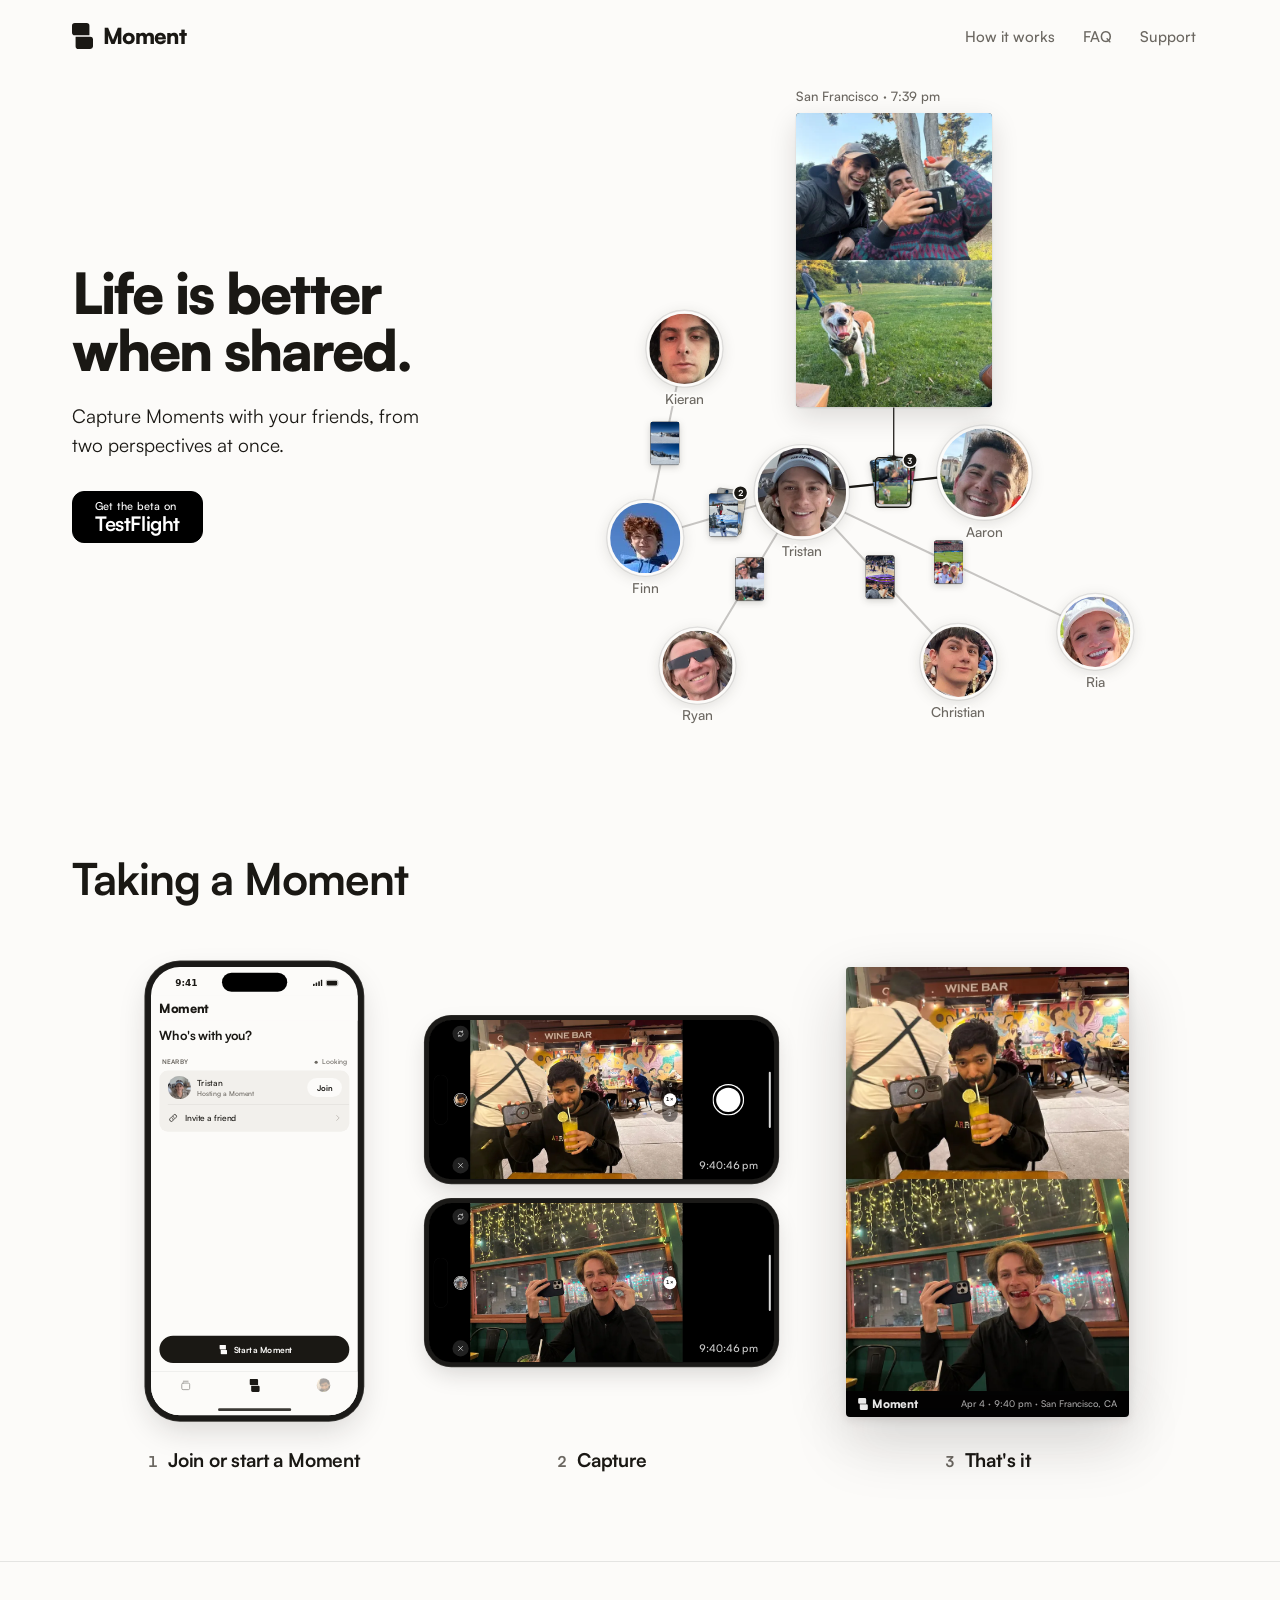
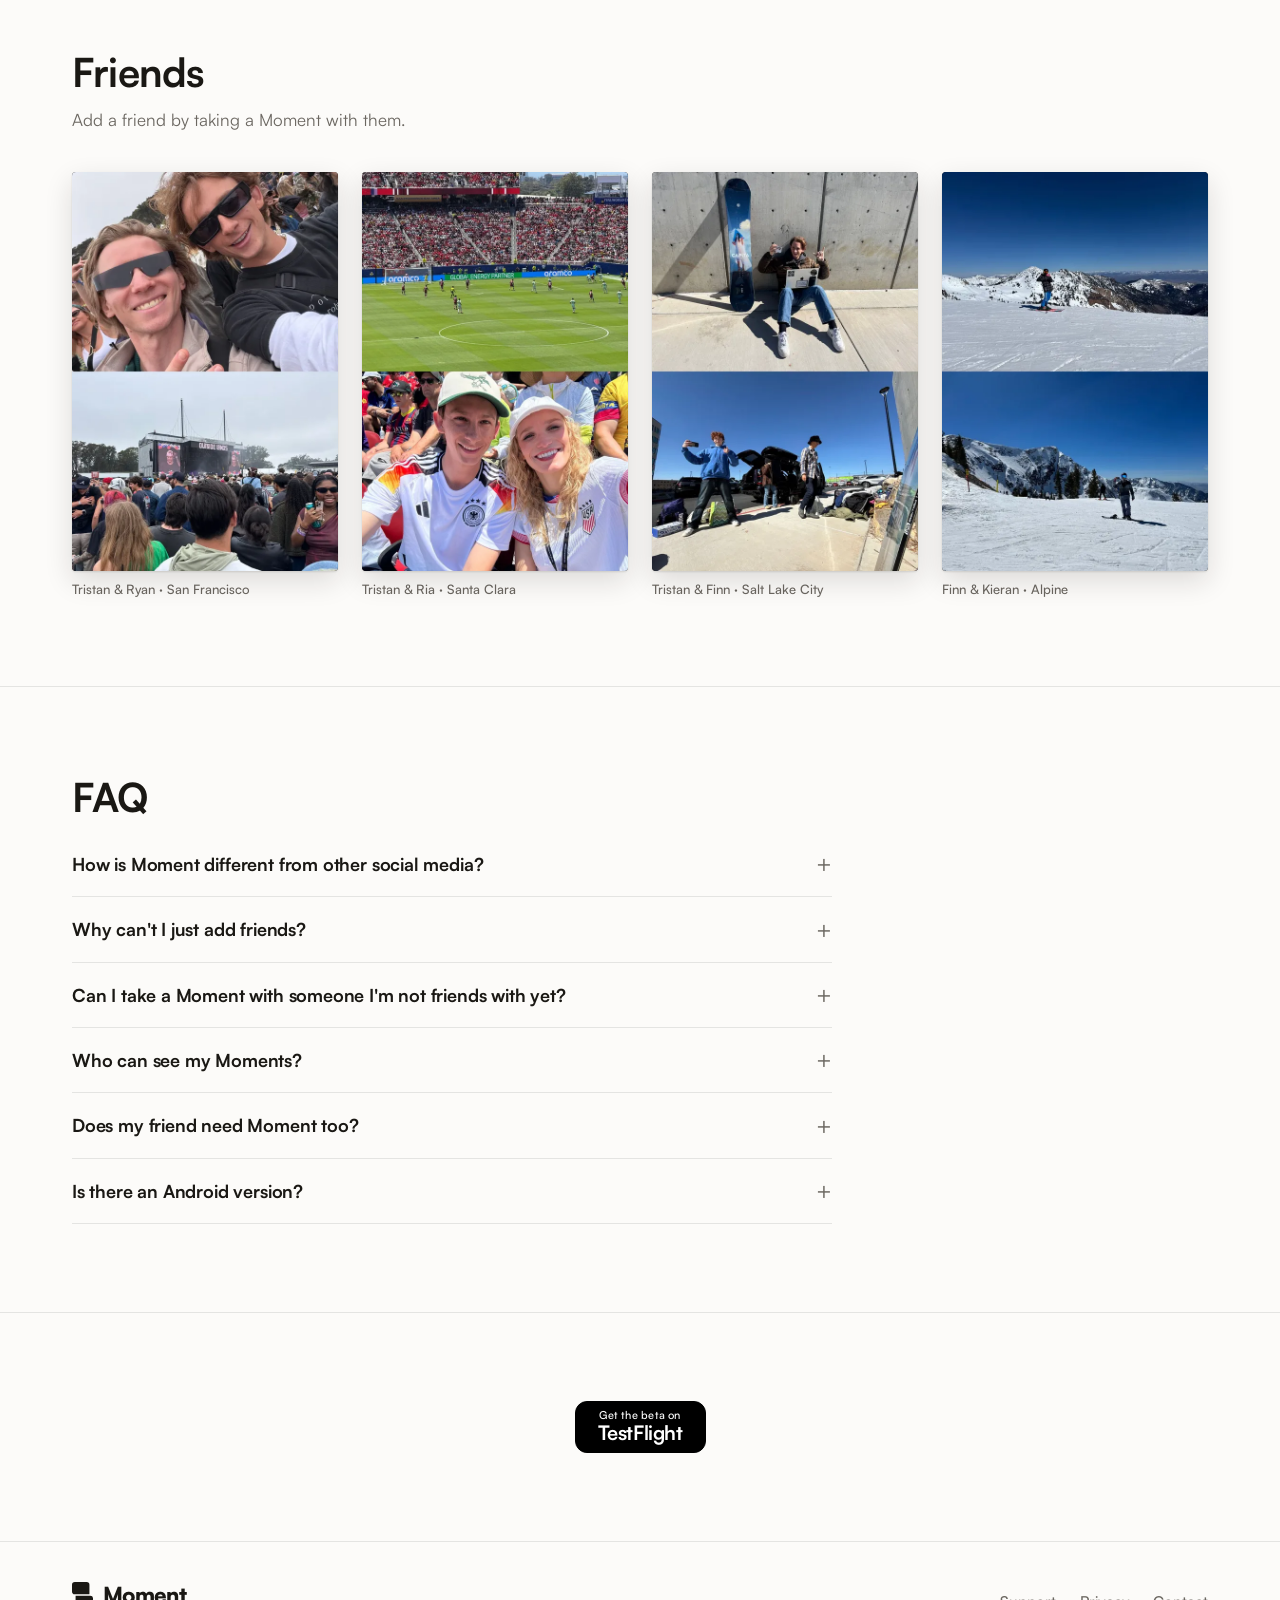
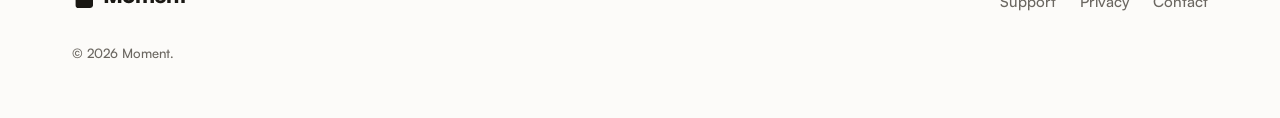
==== commit c7baa70b: "Use the new EI app icon and E mark Link-preview image, favicon and home-screen icon use the EI app i" ====
--- a/index.html
+++ b/index.html
@@ -12,8 +12,7 @@
 <meta property="og:url" content="https://photosmomentapp.com/">
 <meta property="og:title" content="Moment">
 <meta property="og:description" content="Life is better when shared.">
-<!-- TODO: new logo/app icon (og.png shows the placeholder icon) -->
-<meta property="og:image" content="https://photosmomentapp.com/assets/og.png">
+<meta property="og:image" content="https://photosmomentapp.com/assets/og.png?v=2">
 <meta property="og:image:width" content="1200">
 <meta property="og:image:height" content="630">
 <meta property="og:image:alt" content="The Moment app icon on stone paper, with the words: Life is better when shared. Capture Moments with your friends. photosmomentapp.com">
@@ -23,10 +22,9 @@
 <meta name="theme-color" content="#FCFBF9" media="(prefers-color-scheme: light)">
 <meta name="theme-color" content="#0E0D0C" media="(prefers-color-scheme: dark)">
 
-<!-- TODO: new logo/app icon -->
-<link rel="icon" href="assets/favicon.svg" type="image/svg+xml">
-<link rel="icon" href="assets/favicon-32.png" sizes="32x32" type="image/png">
-<link rel="apple-touch-icon" href="assets/apple-touch-icon.png">
+<link rel="icon" href="assets/favicon.svg?v=2" type="image/svg+xml">
+<link rel="icon" href="assets/favicon-32.png?v=2" sizes="32x32" type="image/png">
+<link rel="apple-touch-icon" href="assets/apple-touch-icon.png?v=2">
 
 <link rel="preload" href="assets/fonts/Satoshi-Black.woff2" as="font" type="font/woff2" crossorigin>
 <link rel="stylesheet" href="style.css">
@@ -141,8 +139,8 @@
 #how .i-link{--ic:url("data:image/svg+xml,%3Csvg xmlns='http://www.w3.org/2000/svg' viewBox='0 0 24 24'%3E%3Cpath fill='none' stroke='%23000' stroke-width='1.75' stroke-linecap='round' stroke-linejoin='round' d='M10 14a4 4 0 0 0 5.66 0l3-3A4 4 0 0 0 13 5.34l-1 1M14 10a4 4 0 0 0-5.66 0l-3 3A4 4 0 0 0 11 18.66l1-1'/%3E%3C/svg%3E")}
 #how .i-chev{--ic:url("data:image/svg+xml,%3Csvg xmlns='http://www.w3.org/2000/svg' viewBox='0 0 24 24'%3E%3Cpath fill='none' stroke='%23000' stroke-width='1.75' stroke-linecap='round' stroke-linejoin='round' d='M9 5l7 7-7 7'/%3E%3C/svg%3E")}
 #how .i-feed{--ic:url("data:image/svg+xml,%3Csvg xmlns='http://www.w3.org/2000/svg' viewBox='0 0 24 24'%3E%3Crect fill='none' stroke='%23000' stroke-width='1.75' stroke-linecap='round' stroke-linejoin='round' x='4.5' y='8' width='15' height='12.5' rx='2.5'/%3E%3Cpath fill='none' stroke='%23000' stroke-width='1.75' stroke-linecap='round' stroke-linejoin='round' d='M7.5 4.5h9'/%3E%3C/svg%3E")}
-#how .i-mark{--ic:url("data:image/svg+xml,%3Csvg xmlns='http://www.w3.org/2000/svg' viewBox='-20 -20 740 558'%3E%3Cdefs%3E%3Cmask id='k'%3E%3Crect x='-20' y='-20' width='740' height='558' fill='white'/%3E%3Cpath d='M196 251C196 195.2 241.2 150 297 150H599C654.8 150 700 195.2 700 251V417C700 472.8 654.8 518 599 518H297C241.2 518 196 472.8 196 417V251Z' fill='black' stroke='black' stroke-width='44'/%3E%3C/mask%3E%3C/defs%3E%3Cg mask='url(%23k)'%3E%3Crect x='30' y='30' width='455' height='326' rx='66' fill='none' stroke='%23000' stroke-width='60'/%3E%3C/g%3E%3Cpath d='M196 251C196 195.2 241.2 150 297 150H599C654.8 150 700 195.2 700 251V417C700 472.8 654.8 518 599 518H297C241.2 518 196 472.8 196 417V251Z' fill='%23000'/%3E%3C/svg%3E")}
-#how .i-mark{width:30px;height:24px}
+#how .i-mark{--ic:url("data:image/svg+xml,%3Csvg xmlns='http://www.w3.org/2000/svg' viewBox='53.53 0 192.94 240'%3E%3Cpath fill='%23000' d='M79.53 0H187.53A26 26 0 0 1 213.53 26V114H79.53A26 26 0 0 1 53.53 88V26A26 26 0 0 1 79.53 0Z'/%3E%3Cpath fill='%23000' d='M86.47 126H220.47A26 26 0 0 1 246.47 152V214A26 26 0 0 1 220.47 240H112.47A26 26 0 0 1 86.47 214V126Z'/%3E%3C/svg%3E")}
+#how .i-mark{width:20px;height:25px}
 #how .p-av{position:relative;display:inline-flex;align-items:center;justify-content:center;flex:0 0 auto;border-radius:50%;overflow:hidden;background:var(--surface2);width:44px;height:44px}
 #how .p-av img{width:100%;height:100%;object-fit:cover;max-width:none}
 #how .p-av.s26{width:26px;height:26px}
@@ -219,9 +217,9 @@
 #how .mo .hf.up{top:0;background-position:0 0}
 #how .mo .hf.dn{bottom:0;background-position:0 100%}
 /* the exported Moment's black strip: 9% of the width, glyph + wordmark in white, date · time · place in 70% white */
-#how .xs{--glyph:url("data:image/svg+xml,%3Csvg xmlns='http://www.w3.org/2000/svg' viewBox='-20 -20 740 558'%3E%3Cdefs%3E%3Cmask id='k'%3E%3Crect x='-20' y='-20' width='740' height='558' fill='white'/%3E%3Cpath d='M196 251C196 195.2 241.2 150 297 150H599C654.8 150 700 195.2 700 251V417C700 472.8 654.8 518 599 518H297C241.2 518 196 472.8 196 417V251Z' fill='black' stroke='black' stroke-width='44'/%3E%3C/mask%3E%3C/defs%3E%3Cg mask='url(%23k)'%3E%3Crect x='30' y='30' width='455' height='326' rx='66' fill='none' stroke='%23000' stroke-width='60'/%3E%3C/g%3E%3Cpath d='M196 251C196 195.2 241.2 150 297 150H599C654.8 150 700 195.2 700 251V417C700 472.8 654.8 518 599 518H297C241.2 518 196 472.8 196 417V251Z' fill='%23000'/%3E%3C/svg%3E");flex:0 0 auto;height:9cqw;display:flex;align-items:center;justify-content:space-between;gap:3cqw;padding:0 4.1cqw;background:#000;color:#fff;white-space:nowrap;border-radius:0 0 4px 4px;box-shadow:var(--pshadow)}
+#how .xs{--glyph:url("data:image/svg+xml,%3Csvg xmlns='http://www.w3.org/2000/svg' viewBox='53.53 0 192.94 240'%3E%3Cpath fill='%23000' d='M79.53 0H187.53A26 26 0 0 1 213.53 26V114H79.53A26 26 0 0 1 53.53 88V26A26 26 0 0 1 79.53 0Z'/%3E%3Cpath fill='%23000' d='M86.47 126H220.47A26 26 0 0 1 246.47 152V214A26 26 0 0 1 220.47 240H112.47A26 26 0 0 1 86.47 214V126Z'/%3E%3C/svg%3E");flex:0 0 auto;height:9cqw;display:flex;align-items:center;justify-content:space-between;gap:3cqw;padding:0 4.1cqw;background:#000;color:#fff;white-space:nowrap;border-radius:0 0 4px 4px;box-shadow:var(--pshadow)}
 #how .xs .lg{display:flex;align-items:center;gap:1.5cqw;flex:0 0 auto}
-#how .xs .gl{display:block;width:5.4cqw;aspect-ratio:740/558;background:#fff;-webkit-mask:var(--glyph) center/contain no-repeat;mask:var(--glyph) center/contain no-repeat}
+#how .xs .gl{display:block;height:4.6cqw;aspect-ratio:192.94/240;background:#fff;-webkit-mask:var(--glyph) center/contain no-repeat;mask:var(--glyph) center/contain no-repeat}
 #how .xs .wm{font:900 4.1cqw/1 var(--font);letter-spacing:-.12cqw}
 #how .xs .md{font:500 3.3cqw/1 var(--font);color:rgba(255,255,255,.7);font-variant-numeric:tabular-nums;overflow:hidden;text-overflow:ellipsis;min-width:0}
 @media (max-width:379px){#how .duo,#how .mo{--s:.37}}
@@ -259,6 +257,7 @@
   67.1%,100%{opacity:0;transform:none;box-shadow:none}}
 @keyframes how-land{0%,65.9%{opacity:0}66%,91%{opacity:1}98%,100%{opacity:0}}
 @keyframes how-strip{0%,67%{opacity:0;transform:translateY(-100%);animation-timing-function:cubic-bezier(.2,.7,.2,1)}75%,91%{opacity:1;transform:none}98%,100%{opacity:0;transform:none}}
+@media (max-width:640px){.motion #how .ghost{display:none}.motion #how .flow .mo .hf,.motion #how .flow .mo .xs{opacity:1;transform:none;animation:none}}
 html:not(.motion) #how .l-flash{opacity:.45}
 html:not(.motion) #how .host .l-shutter::after{transform:scale(.86)}
 
@@ -280,7 +279,6 @@
 }
 @media (max-width:900px){
   .hero .wrap{gap:16px;padding-top:8px}
-  .stage{order:-1}
 }
 @media (max-width:640px){
   #graph .wide{display:none}
--- a/style.css
+++ b/style.css
@@ -42,7 +42,7 @@
 .top .wrap{display:flex;align-items:center;justify-content:space-between;height:72px}
 .brand{display:flex;align-items:center;gap:10px;text-decoration:none}
 .brand .wm{font:900 22px/1 var(--font);letter-spacing:-.6px}
-.mark{--mark:url("data:image/svg+xml,%3Csvg xmlns='http://www.w3.org/2000/svg' viewBox='-20 -20 740 558'%3E%3Cdefs%3E%3Cmask id='k'%3E%3Crect x='-20' y='-20' width='740' height='558' fill='white'/%3E%3Cpath d='M196 251C196 195.2 241.2 150 297 150H599C654.8 150 700 195.2 700 251V417C700 472.8 654.8 518 599 518H297C241.2 518 196 472.8 196 417V251Z' fill='black' stroke='black' stroke-width='44'/%3E%3C/mask%3E%3C/defs%3E%3Cg mask='url(%23k)'%3E%3Crect x='30' y='30' width='455' height='326' rx='66' fill='none' stroke='%23000' stroke-width='60'/%3E%3C/g%3E%3Cpath d='M196 251C196 195.2 241.2 150 297 150H599C654.8 150 700 195.2 700 251V417C700 472.8 654.8 518 599 518H297C241.2 518 196 472.8 196 417V251Z' fill='%23000'/%3E%3C/svg%3E");display:inline-block;width:34px;aspect-ratio:740/558;background:var(--ink);-webkit-mask:var(--mark) center/contain no-repeat;mask:var(--mark) center/contain no-repeat}
+.mark{--mark:url("data:image/svg+xml,%3Csvg xmlns='http://www.w3.org/2000/svg' viewBox='53.53 0 192.94 240'%3E%3Cpath fill='%23000' d='M79.53 0H187.53A26 26 0 0 1 213.53 26V114H79.53A26 26 0 0 1 53.53 88V26A26 26 0 0 1 79.53 0Z'/%3E%3Cpath fill='%23000' d='M86.47 126H220.47A26 26 0 0 1 246.47 152V214A26 26 0 0 1 220.47 240H112.47A26 26 0 0 1 86.47 214V126Z'/%3E%3C/svg%3E");display:inline-block;height:26px;aspect-ratio:192.94/240;background:var(--ink);-webkit-mask:var(--mark) center/contain no-repeat;mask:var(--mark) center/contain no-repeat}
 .top nav{display:flex;gap:4px}
 .top nav a{font:500 15px/1 var(--font);color:var(--ink2);text-decoration:none;padding:12px 12px;border-radius:999px}
 .top nav a:hover,.top nav a[aria-current="page"]{color:var(--ink)}
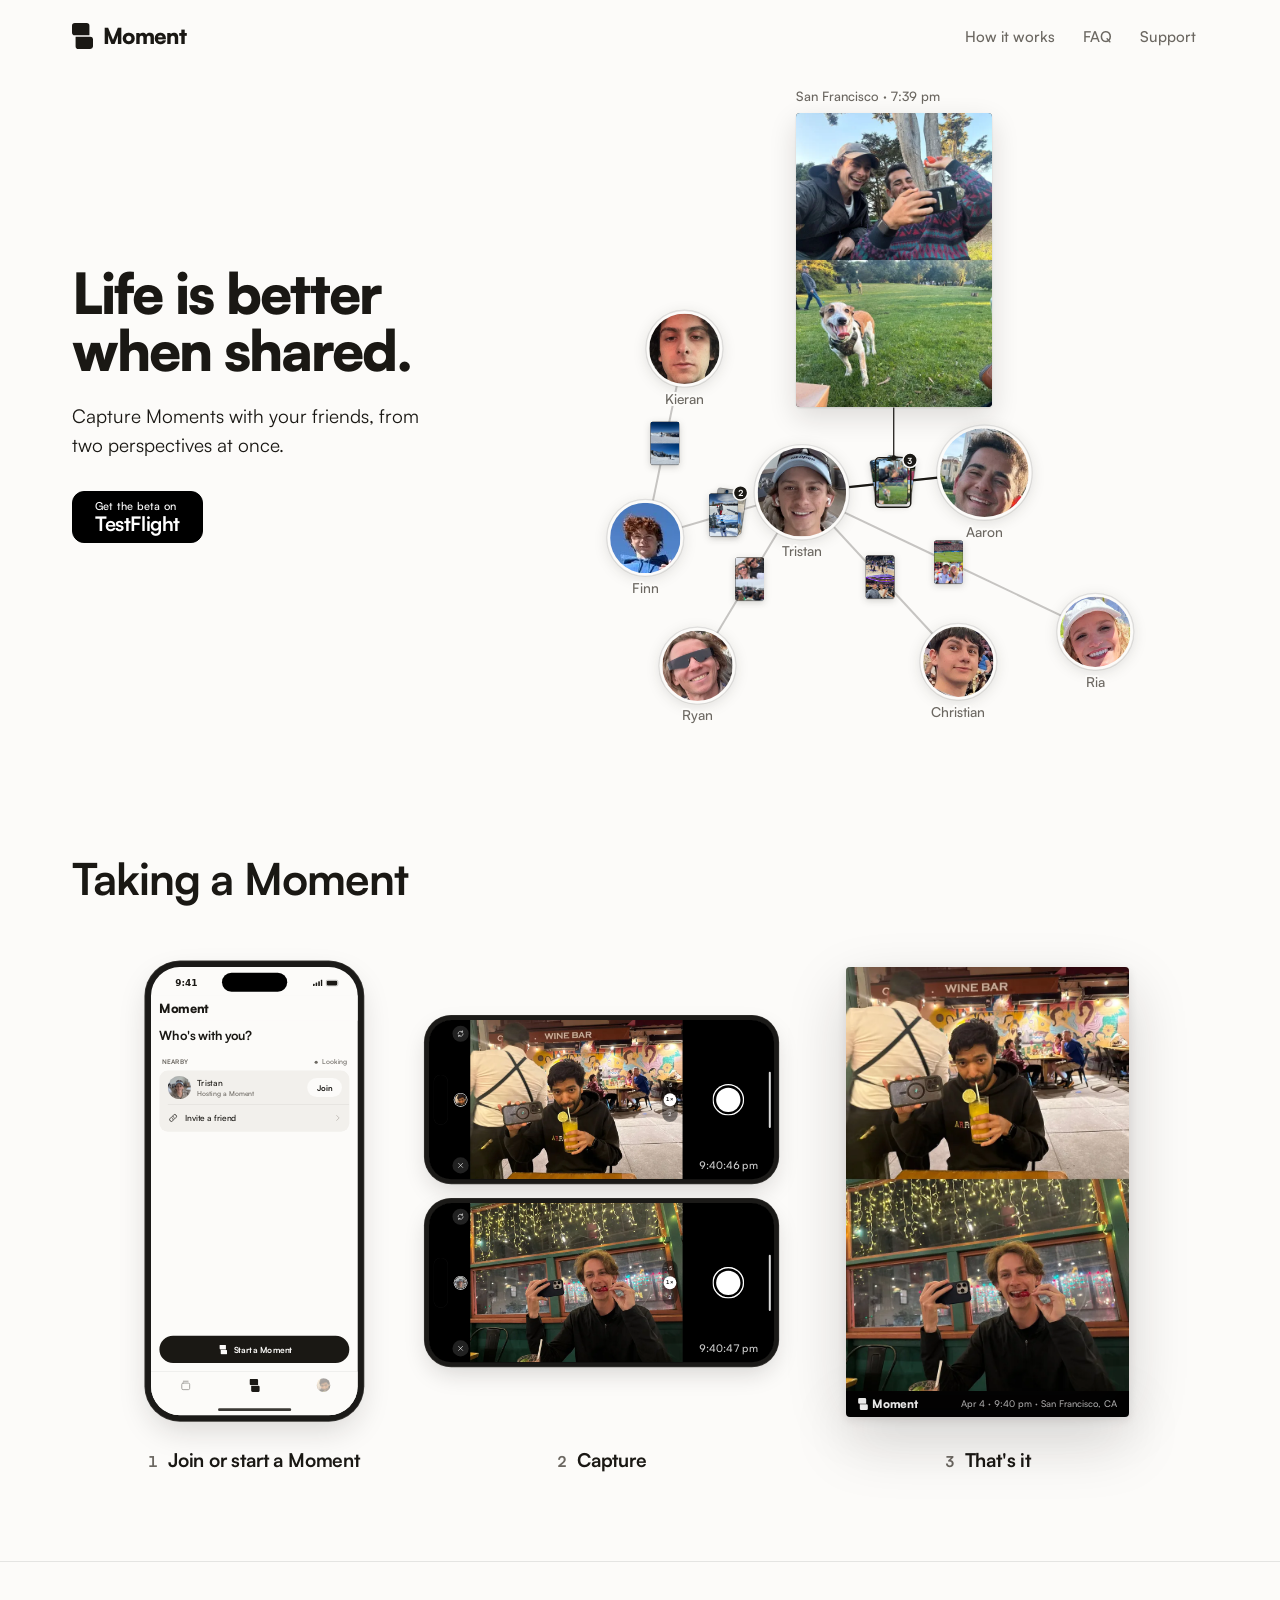
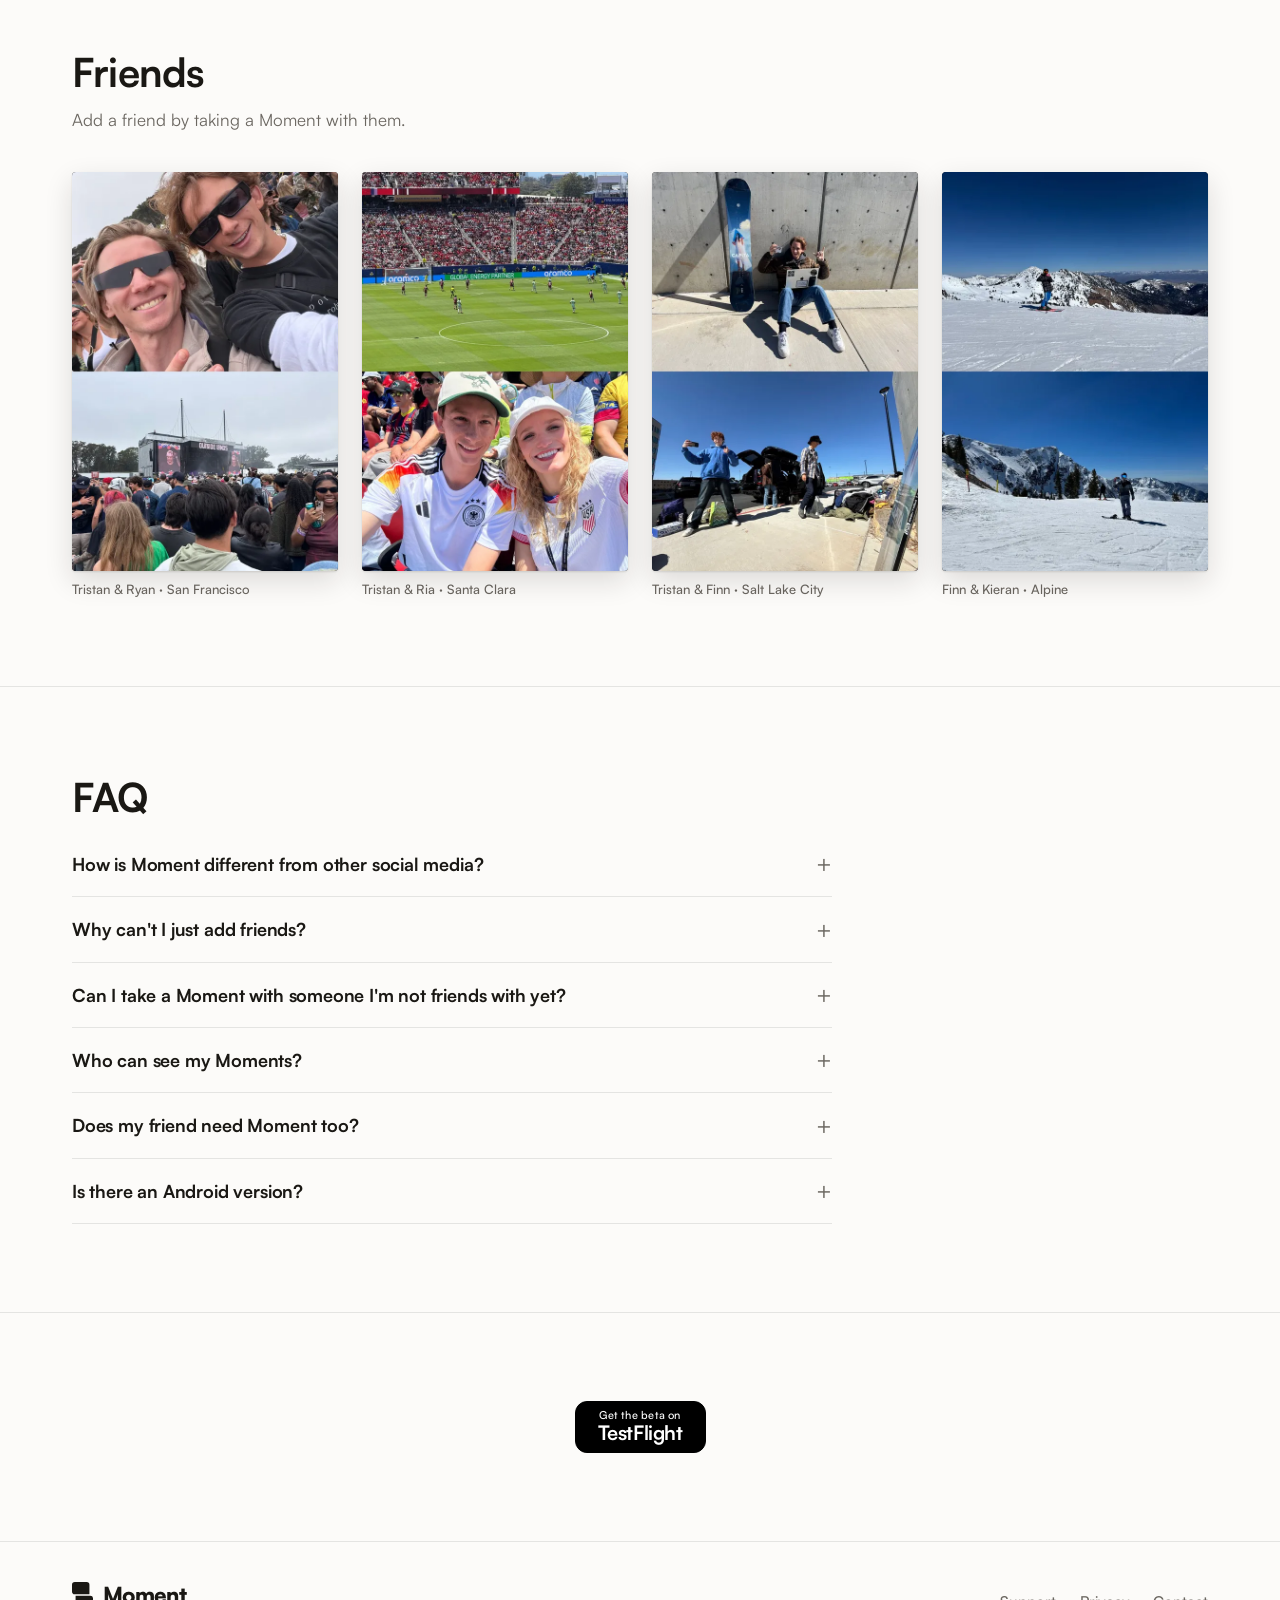
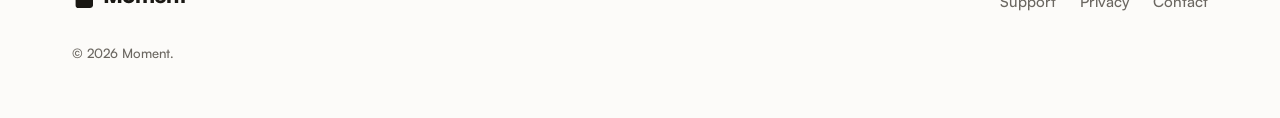
==== commit a3f5db0d: "Show the capture turn by turn Tristan's phone fires first; his friend's shutter comes up with its ri" ====
--- a/index.html
+++ b/index.html
@@ -234,31 +234,57 @@
 @media (min-width:900px){#how .duo,#how .mo{--s:.40}#how .duo{--g:24px}#how .pair{--s:.397}}
 @media (min-width:1100px){#how .duo,#how .mo{--s:.46}#how .pair{--s:.453}}
 @media (min-width:1280px){#how .duo,#how .mo{--s:.54}#how .pair{--s:.526}}
-/* one tap, one clock (6.4s): shutter, both phones flash, each photo comes up out of the flash on its own screen, lifts, glides into its half
-   of the Moment and is swapped for it on the landing frame; then the strip slides out from under. Starts when scrolled into view */
-.motion #how .flow:not(.fire) .mo .hf,.motion #how .flow:not(.fire) .mo .xs{opacity:0}
-.motion #how .fire .l-flash{animation:how-flash 6.4s linear infinite}
-.motion #how .fire .host .l-shutter::after{animation:how-press 6.4s infinite}
-.motion #how .fire .ghost{animation:how-fly 6.4s linear infinite}
-.motion #how .fire .ghost::after{animation:how-develop 6.4s linear infinite}
-.motion #how .fire .mo .hf{animation:how-land 6.4s linear infinite}
-.motion #how .fire .mo .xs{animation:how-strip 6.4s linear infinite}
-@keyframes how-flash{0%,39.9%{opacity:0}40%{opacity:1;animation-timing-function:cubic-bezier(.3,0,.6,1)}52%,100%{opacity:0}}
-@keyframes how-press{0%,35%{transform:scale(1)}38.5%{transform:scale(.86)}42%,100%{transform:scale(1)}}
-@keyframes how-develop{0%,40%{opacity:1;animation-timing-function:cubic-bezier(.3,0,.6,1)}47%,100%{opacity:0}}
-@keyframes how-fly{
-  0%,39.9%{opacity:0;transform:translate(var(--ix,0px),var(--iy,0px)) scale(var(--is,1));box-shadow:none}
-  40%{opacity:1;box-shadow:0 0 0 rgba(0,0,0,0)}
-  45%{box-shadow:0 0 0 rgba(0,0,0,0);animation-timing-function:ease-out}
-  49%{transform:translate(var(--ix,0px),var(--iy,0px)) scale(var(--is,1));box-shadow:0 18px 40px rgba(20,18,14,.28);animation-timing-function:cubic-bezier(.45,0,.2,1)}
-  60%{box-shadow:0 18px 40px rgba(20,18,14,.28)}
-  66%{opacity:1;transform:none;box-shadow:0 0 0 rgba(0,0,0,0)}
-  67%{opacity:1;transform:none}
-  67.1%,100%{opacity:0;transform:none;box-shadow:none}}
-@keyframes how-land{0%,65.9%{opacity:0}66%,91%{opacity:1}98%,100%{opacity:0}}
-@keyframes how-strip{0%,67%{opacity:0;transform:translateY(-100%);animation-timing-function:cubic-bezier(.2,.7,.2,1)}75%,91%{opacity:1;transform:none}98%,100%{opacity:0;transform:none}}
+/* turn by turn (6.8s): Tristan's shutter, his flash; his photo lifts and glides into the top half while his friend's shutter comes up
+   with its ring draining; a second later theirs fires and glides into the bottom half; then the strip slides out from under. Starts when scrolled into view */
+#how .guest .l-shutter{box-shadow:inset 0 0 0 3px rgba(255,255,255,.3)}
+#how .l-ring{position:absolute;inset:0;transform:rotate(-90deg)}
+#how .l-ring circle{fill:none;stroke:#fff;stroke-width:3;stroke-dasharray:1;stroke-dashoffset:0}
+.motion #how .flow:not(.fire) .mo .hf,.motion #how .flow:not(.fire) .mo .xs,.motion #how .flow:not(.fire) .guest .l-shutter{opacity:0}
+.motion #how .fire .host .l-flash{animation:how-flash-a 6.8s linear infinite}
+.motion #how .fire .guest .l-flash{animation:how-flash-b 6.8s linear infinite}
+.motion #how .fire .host .l-shutter::after{animation:how-press-a 6.8s infinite}
+.motion #how .fire .guest .l-shutter{animation:how-turn 6.8s linear infinite}
+.motion #how .fire .guest .l-shutter::after{animation:how-press-b 6.8s infinite}
+.motion #how .fire .l-ring circle{animation:how-drain 6.8s linear infinite}
+.motion #how .fire .ghost.up{animation:how-fly-a 6.8s linear infinite}
+.motion #how .fire .ghost.dn{animation:how-fly-b 6.8s linear infinite}
+.motion #how .fire .ghost.up::after{animation:how-develop-a 6.8s linear infinite}
+.motion #how .fire .ghost.dn::after{animation:how-develop-b 6.8s linear infinite}
+.motion #how .fire .mo .hf.up{animation:how-land-a 6.8s linear infinite}
+.motion #how .fire .mo .hf.dn{animation:how-land-b 6.8s linear infinite}
+.motion #how .fire .mo .xs{animation:how-strip 6.8s linear infinite}
+@keyframes how-flash-a{0%,8%{opacity:0}8.1%{opacity:1;animation-timing-function:cubic-bezier(.3,0,.6,1)}19.4%,100%{opacity:0}}
+@keyframes how-flash-b{0%,22.7%{opacity:0}22.8%{opacity:1;animation-timing-function:cubic-bezier(.3,0,.6,1)}34.1%,100%{opacity:0}}
+@keyframes how-press-a{0%,3.7%{transform:scale(1)}7.4%{transform:scale(.86)}10.9%,100%{transform:scale(1)}}
+@keyframes how-press-b{0%,18.4%{transform:scale(1)}22.1%{transform:scale(.86)}25.6%,100%{transform:scale(1)}}
+@keyframes how-turn{0%,9.6%{opacity:0;transform:scale(.8)}12.5%{opacity:1;transform:none}27%{opacity:1;transform:none}32%,100%{opacity:0;transform:none}}
+@keyframes how-drain{0%,12.5%{stroke-dashoffset:0}22.8%,100%{stroke-dashoffset:.6}}
+@keyframes how-develop-a{0%,8.1%{opacity:1;animation-timing-function:cubic-bezier(.3,0,.6,1)}14.7%,100%{opacity:0}}
+@keyframes how-develop-b{0%,22.8%{opacity:1;animation-timing-function:cubic-bezier(.3,0,.6,1)}29.4%,100%{opacity:0}}
+@keyframes how-fly-a{
+  0%,8%{opacity:0;transform:translate(var(--ix,0px),var(--iy,0px)) scale(var(--is,1));box-shadow:none}
+  8.1%{opacity:1;box-shadow:0 0 0 rgba(0,0,0,0)}
+  12%{box-shadow:0 0 0 rgba(0,0,0,0);animation-timing-function:ease-out}
+  16.6%{transform:translate(var(--ix,0px),var(--iy,0px)) scale(var(--is,1));box-shadow:0 18px 40px rgba(20,18,14,.28);animation-timing-function:cubic-bezier(.45,0,.2,1)}
+  27%{box-shadow:0 18px 40px rgba(20,18,14,.28)}
+  32.6%{opacity:1;transform:none;box-shadow:0 0 0 rgba(0,0,0,0)}
+  33.5%{opacity:1;transform:none}
+  33.6%,100%{opacity:0;transform:none;box-shadow:none}}
+@keyframes how-fly-b{
+  0%,22.7%{opacity:0;transform:translate(var(--ix,0px),var(--iy,0px)) scale(var(--is,1));box-shadow:none}
+  22.8%{opacity:1;box-shadow:0 0 0 rgba(0,0,0,0)}
+  26.7%{box-shadow:0 0 0 rgba(0,0,0,0);animation-timing-function:ease-out}
+  31.3%{transform:translate(var(--ix,0px),var(--iy,0px)) scale(var(--is,1));box-shadow:0 18px 40px rgba(20,18,14,.28);animation-timing-function:cubic-bezier(.45,0,.2,1)}
+  41.7%{box-shadow:0 18px 40px rgba(20,18,14,.28)}
+  47.4%{opacity:1;transform:none;box-shadow:0 0 0 rgba(0,0,0,0)}
+  48.3%{opacity:1;transform:none}
+  48.4%,100%{opacity:0;transform:none;box-shadow:none}}
+@keyframes how-land-a{0%,32.5%{opacity:0}32.6%,73.5%{opacity:1}80.1%,100%{opacity:0}}
+@keyframes how-land-b{0%,47.3%{opacity:0}47.4%,73.5%{opacity:1}80.1%,100%{opacity:0}}
+@keyframes how-strip{0%,47.6%{opacity:0;transform:translateY(-100%);animation-timing-function:cubic-bezier(.2,.7,.2,1)}55%,73.5%{opacity:1;transform:none}80.1%,100%{opacity:0;transform:none}}
 @media (max-width:640px){.motion #how .ghost{display:none}.motion #how .flow .mo .hf,.motion #how .flow .mo .xs{opacity:1;transform:none;animation:none}}
-html:not(.motion) #how .l-flash{opacity:.45}
+html:not(.motion) #how .host .l-flash{opacity:.45}
+html:not(.motion) #how .guest .l-shutter{display:none}
 html:not(.motion) #how .host .l-shutter::after{transform:scale(.86)}
 
 
@@ -352,7 +378,7 @@
         </div>
       </div>
       <p class="cap c1"><span class="n">1</span><span>Join or start a Moment</span></p>
-      <div class="duo v2" id="duo" role="group" aria-label="Tristan's phone and his friend's, held sideways, flash at the same instant, both at 9:40:46 pm.">
+      <div class="duo v2" id="duo" role="group" aria-label="Tristan's phone and his friend's, held sideways. Tristan takes his photo at 9:40:46 pm, then his friend takes theirs a second later.">
         <div class="ld host" role="img" aria-label="Tristan's camera, with the shutter">
           <div class="scr">
             <div class="l-island"></div>
@@ -362,12 +388,12 @@
             <div class="l-home"></div>
           </div>
         </div>
-        <div class="ld guest" role="img" aria-label="His friend's camera, no shutter">
+        <div class="ld guest" role="img" aria-label="His friend's camera, their turn next">
           <div class="scr">
             <div class="l-island"></div>
             <div class="l-rail"><span class="l-btn"><i class="p-ic i-flip"></i></span><span class="l-chip"><span class="p-av"><img src="assets/img/av-tristan-full.webp" alt=""></span></span><span class="l-btn"><i class="p-ic i-close"></i></span></div>
             <div class="l-vf dn" style="background-image:url(assets/img/m7.webp)"><div class="l-zoom"><span>.5</span><span class="on">1×</span><span>2</span></div><div class="l-flash"></div></div>
-            <div class="l-deck"><span class="l-time">9:40:46 pm</span></div>
+            <div class="l-deck"><span class="l-shutter"><svg class="l-ring" viewBox="0 0 78 78"><circle cx="39" cy="39" r="37.5" pathLength="1"/></svg></span><span class="l-time">9:40:47 pm</span></div>
             <div class="l-home"></div>
           </div>
         </div>
@@ -622,13 +648,13 @@
     track($('#n-' + k + ' .ring'), [[KTOUCH - 100, { opacity: 0 }], [KTOUCH + 50, { opacity: 1 }], [KOFF + 450, { opacity: 1 }], [KOFF + 850, { opacity: 0 }]]);
   });
 
-  /* capture: one tap, both faces flash on the same frame */
+  /* capture: one face flashes, then the other a beat later */
   var SNAP = 1750, SNAP2 = KTOUCH + 120;
-  ['T', 'A'].forEach(function(k){
-    track($('#n-' + k + ' .flash'), [[SNAP - 1, { opacity: 0 }], [SNAP, { opacity: 0.85 }], [SNAP + 120, { opacity: 0.85 }, OUT], [SNAP + 520, { opacity: 0 }]]);
-  });
-  ['F', 'K'].forEach(function(k){
-    track($('#n-' + k + ' .flash'), [[SNAP2 - 1, { opacity: 0 }], [SNAP2, { opacity: 0.95 }], [SNAP2 + 100, { opacity: 0.95 }, OUT], [SNAP2 + 450, { opacity: 0 }]]);
+  [['T', SNAP], ['A', SNAP + 350]].forEach(function(f){
+    track($('#n-' + f[0] + ' .flash'), [[f[1] - 1, { opacity: 0 }], [f[1], { opacity: 0.85 }], [f[1] + 120, { opacity: 0.85 }, OUT], [f[1] + 520, { opacity: 0 }]]);
+  });
+  [['F', SNAP2 - 100], ['K', SNAP2 + 130]].forEach(function(f){
+    track($('#n-' + f[0] + ' .flash'), [[f[1] - 1, { opacity: 0 }], [f[1], { opacity: 0.95 }], [f[1] + 100, { opacity: 0.95 }, OUT], [f[1] + 450, { opacity: 0 }]]);
   });
 
   function drawEdge(id, t0, t1, fadeAt, backAt){
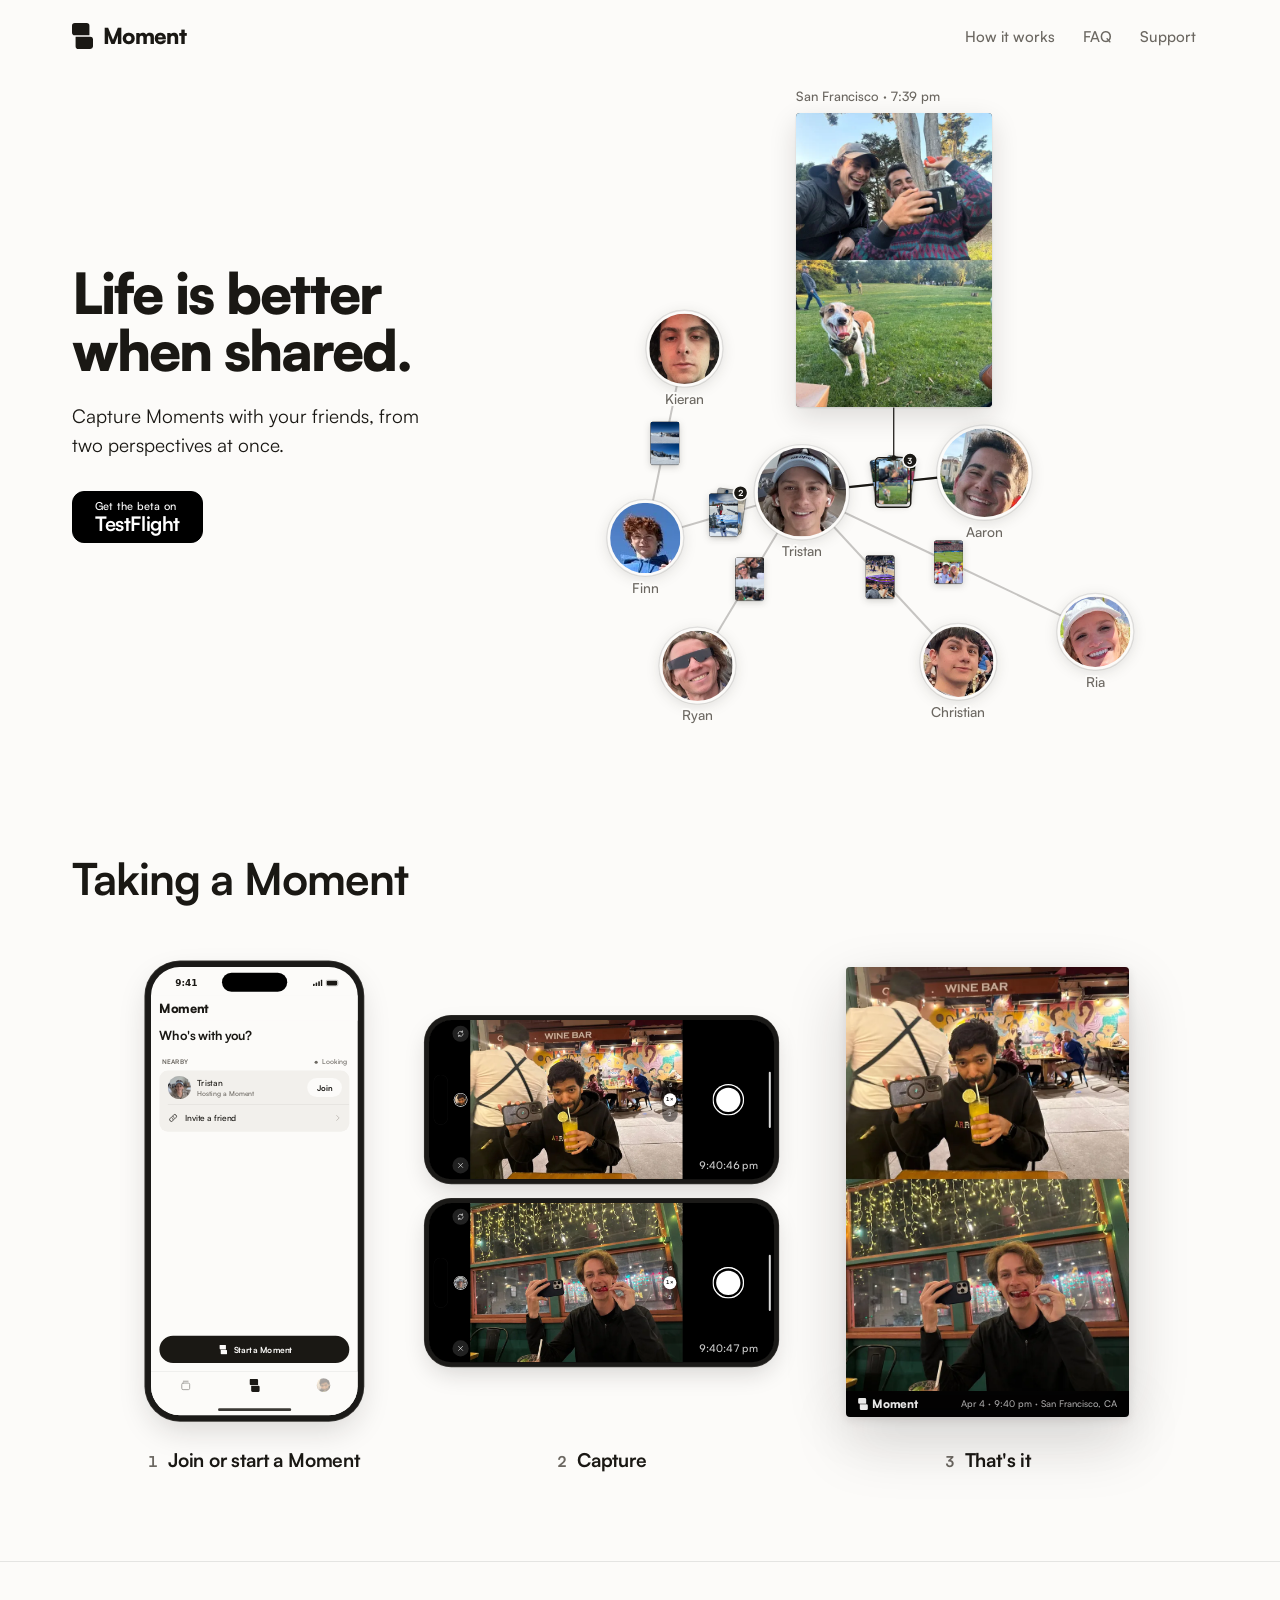
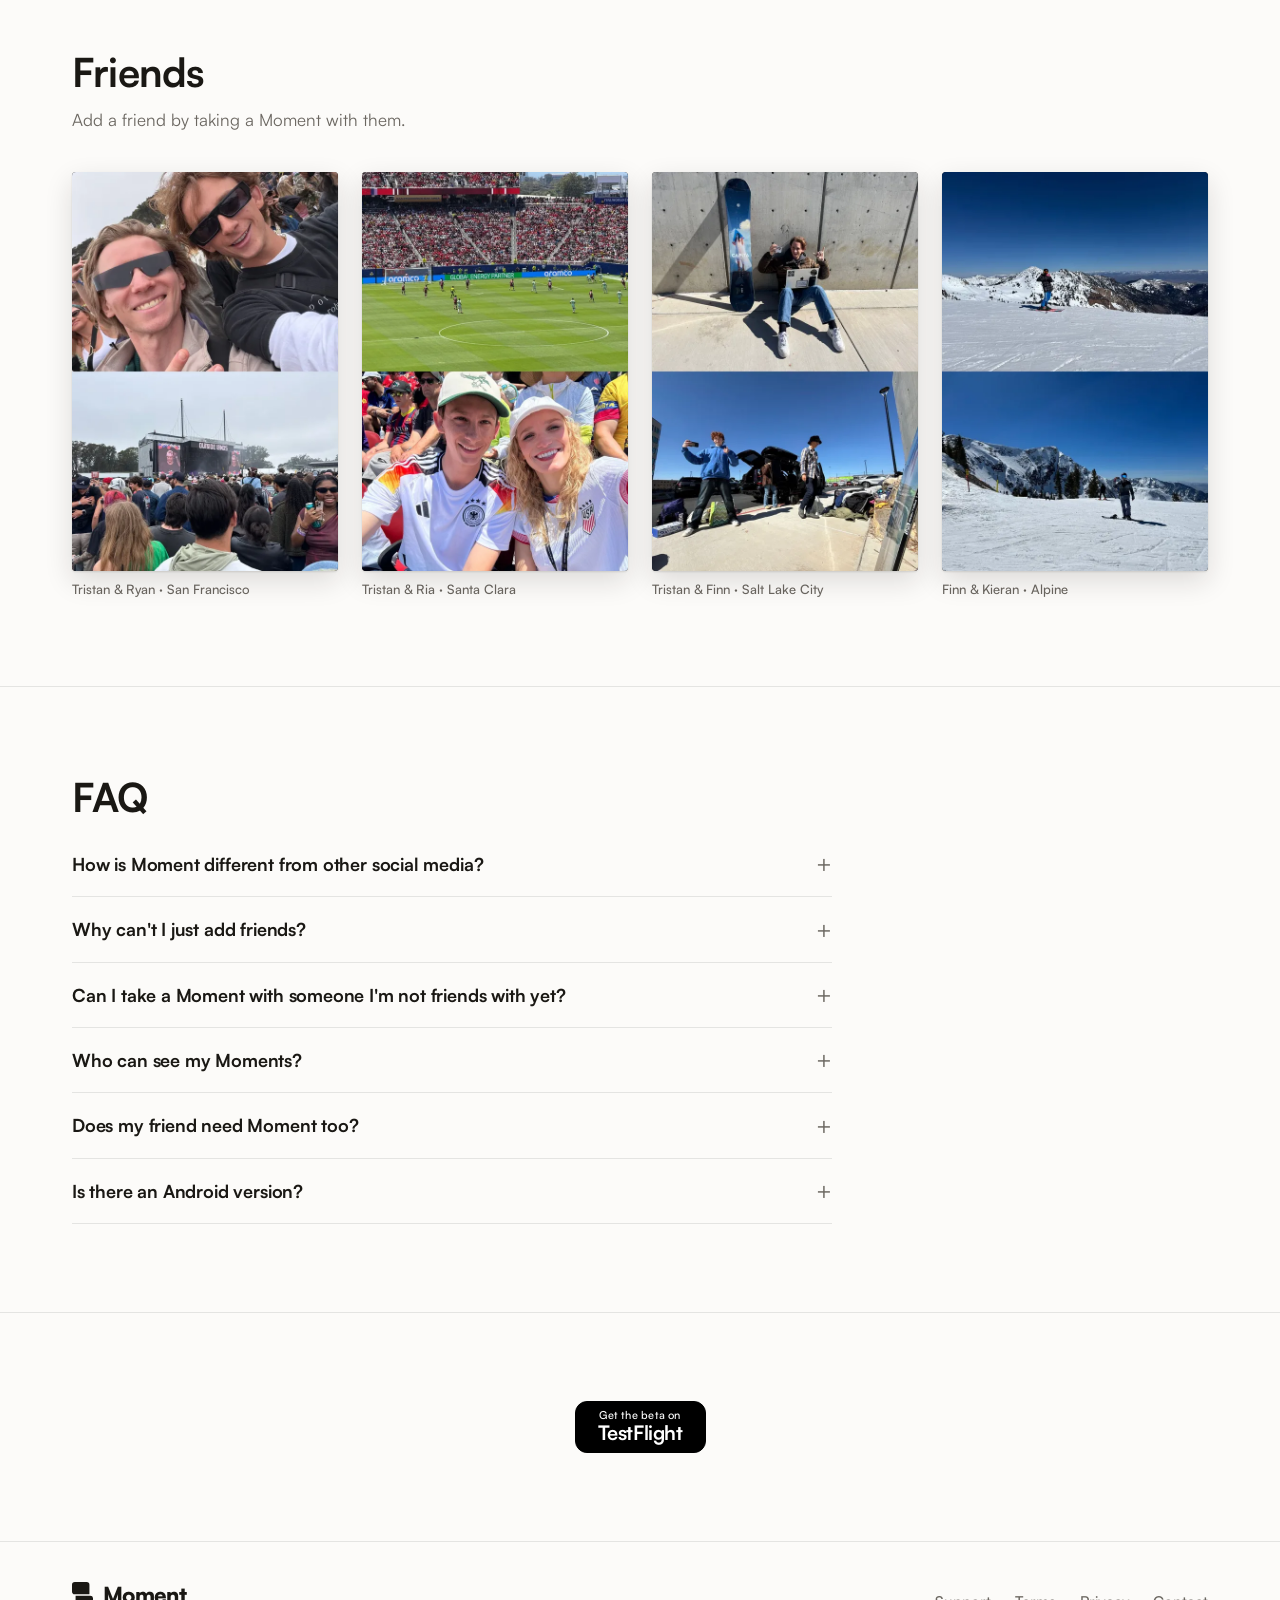
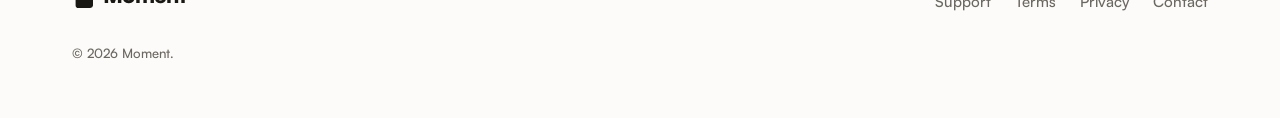
==== commit 2b1b1d63: "Terms of Service; 24-hour reports; contacts line; current labels" ====
--- a/index.html
+++ b/index.html
@@ -445,7 +445,7 @@
 <footer>
   <div class="wrap">
     <a class="brand" href="./" aria-label="Moment home"><span class="mark" aria-hidden="true"></span><span class="wm">Moment</span></a>
-    <div class="links"><a href="support.html">Support</a><a href="privacy.html">Privacy</a><a href="mailto:tristansaucedobusiness@gmail.com">Contact</a></div>
+    <div class="links"><a href="support.html">Support</a><a href="terms.html">Terms</a><a href="privacy.html">Privacy</a><a href="mailto:tristansaucedobusiness@gmail.com">Contact</a></div>
     <p class="fine">&copy; 2026 Moment.</p>
   </div>
 </footer>
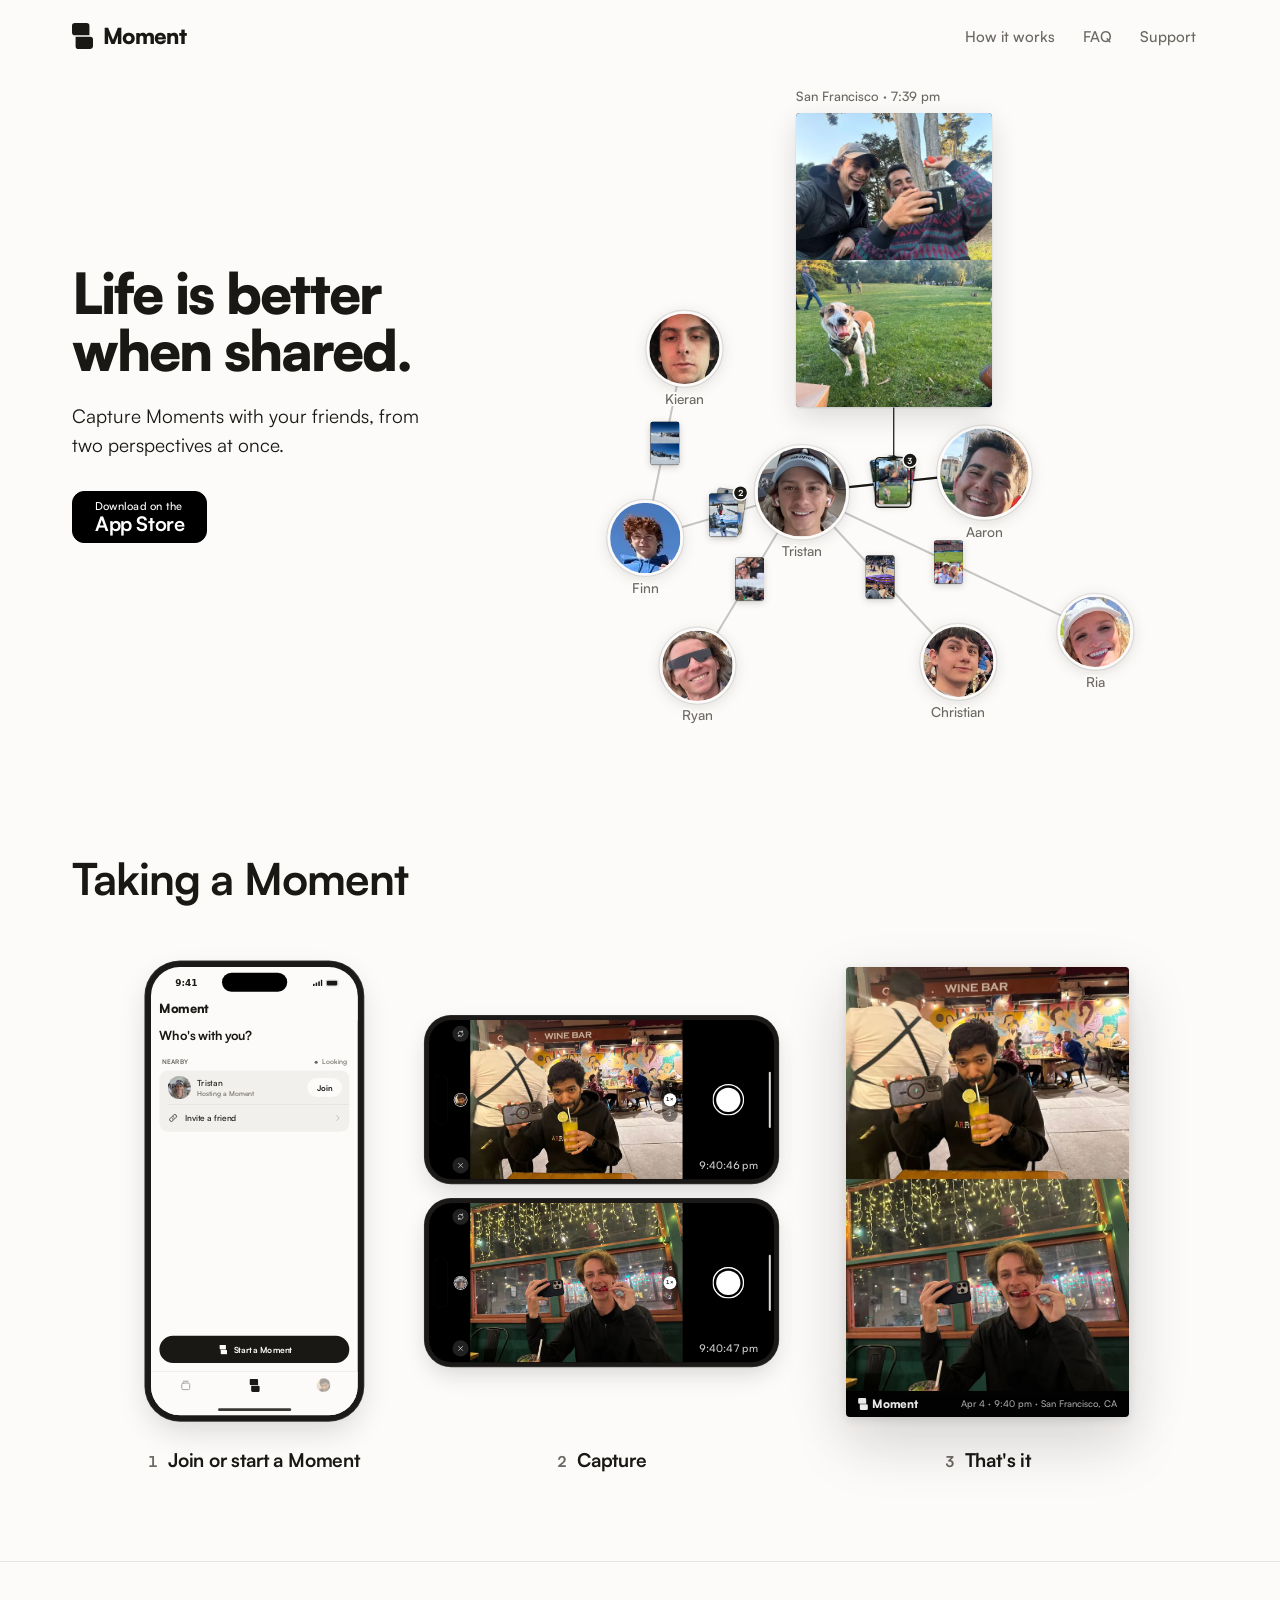
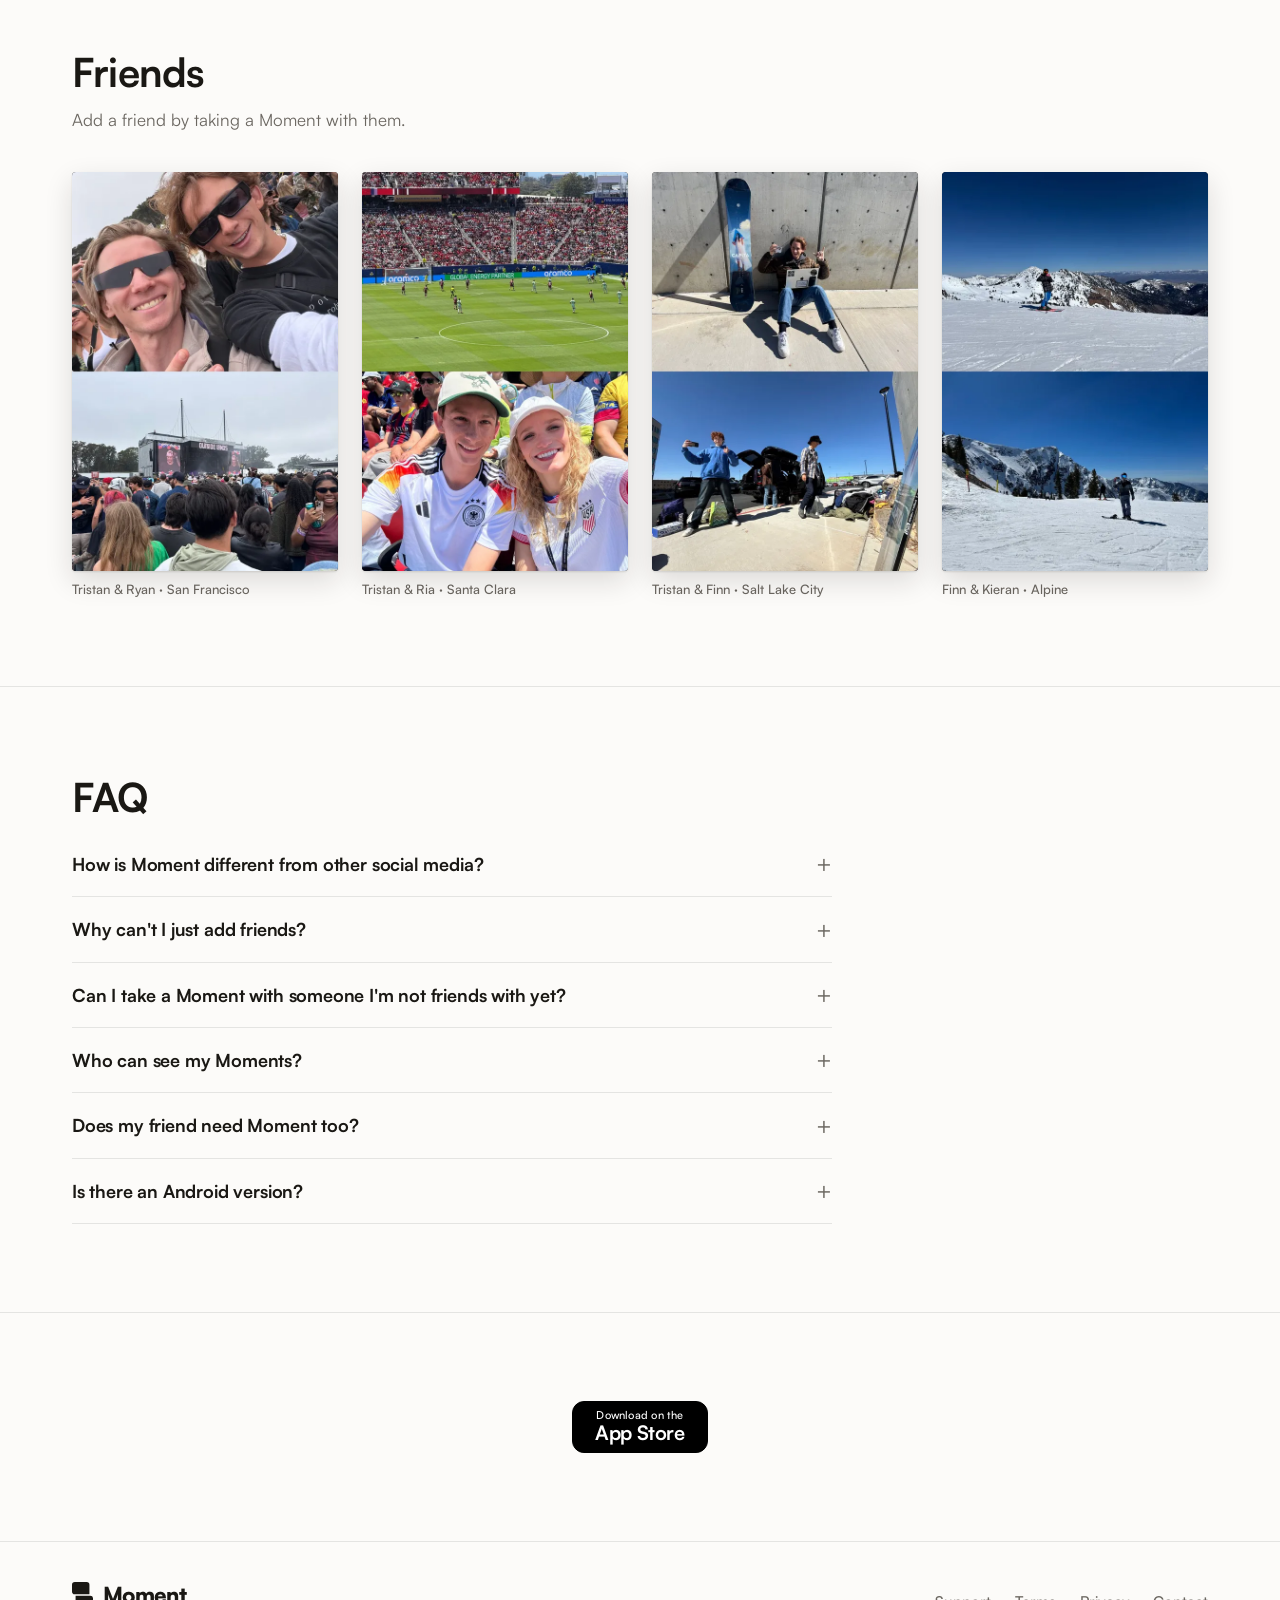
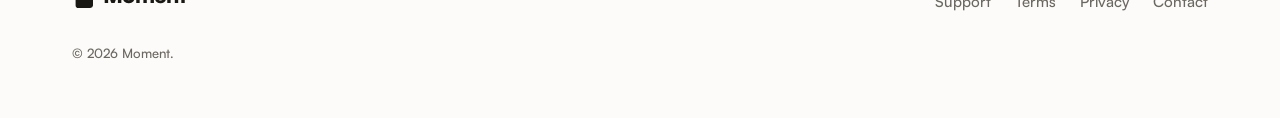
==== commit 02d877cd: "App Store launch: download buttons link to the App Store; Smart App Banner on every page Co-Authored" ====
--- a/index.html
+++ b/index.html
@@ -3,6 +3,7 @@
 <head>
 <meta charset="utf-8">
 <meta name="viewport" content="width=device-width, initial-scale=1">
+<meta name="apple-itunes-app" content="app-id=6759999373">
 <title>Moment</title>
 <meta name="description" content="Capture Moments with your friends, from two perspectives at once.">
 <link rel="canonical" href="https://photosmomentapp.com/">
@@ -335,7 +336,7 @@
     <div class="copy">
       <h1>Life is better when shared.</h1>
       <p class="lede">Capture Moments with your friends, from two perspectives at once.</p>
-      <div class="cta"><!-- TODO: swap to App Store URL --><a class="store" href="https://testflight.apple.com/join/YQCyJbnz"><small>Get the beta on</small><span>TestFlight</span></a></div>
+      <div class="cta"><a class="store" href="https://apps.apple.com/app/id6759999373"><small>Download on the</small><span>App Store</span></a></div>
     </div>
     <div class="stage" id="stage">
       <div class="gwrap"><svg id="graph" viewBox="40 50 460 345" role="img" aria-label="Friend graph"><defs><clipPath id="cp34"><circle r="34"/></clipPath><clipPath id="cp27"><circle r="27"/></clipPath><clipPath id="cpCard"><rect x="-35.0" y="-52.5" width="70" height="105" rx="5"/></clipPath></defs><g id="cam"><g id="edges"><g class="edge" id="e-TA"><path class="ln" pathLength="1" d="M300 207.5L230 215"/><path class="ln" pathLength="1" d="M300 207.5L370 200"/><path class="ln live" pathLength="1" d="M300 207.5L230 215"/><path class="ln live" pathLength="1" d="M300 207.5L370 200"/></g><g class="edge" id="e-FK"><path class="ln" pathLength="1" d="M125 177.5L110 250"/><path class="ln" pathLength="1" d="M125 177.5L140 105"/><path class="ln live" pathLength="1" d="M125 177.5L110 250"/><path class="ln live" pathLength="1" d="M125 177.5L140 105"/></g><g class="edge" id="e-TF"><path class="ln" pathLength="1" d="M170 232.5L230 215"/><path class="ln" pathLength="1" d="M170 232.5L110 250"/><path class="ln live" pathLength="1" d="M170 232.5L230 215"/><path class="ln live" pathLength="1" d="M170 232.5L110 250"/></g><g class="edge wide" id="e-TC"><path class="ln" pathLength="1" d="M290 280L230 215"/><path class="ln" pathLength="1" d="M290 280L350 345"/><path class="ln live" pathLength="1" d="M290 280L230 215"/><path class="ln live" pathLength="1" d="M290 280L350 345"/></g><g class="edge wide" id="e-TR"><path class="ln" pathLength="1" d="M190 281.5L230 215"/><path class="ln" pathLength="1" d="M190 281.5L150 348"/><path class="ln live" pathLength="1" d="M190 281.5L230 215"/><path class="ln live" pathLength="1" d="M190 281.5L150 348"/></g><g class="edge" id="e-TI"><path class="ln" pathLength="1" d="M342.5 268.5L230 215"/><path class="ln" pathLength="1" d="M342.5 268.5L455 322"/><path class="ln live" pathLength="1" d="M342.5 268.5L230 215"/><path class="ln live" pathLength="1" d="M342.5 268.5L455 322"/></g></g><g id="nodes"><g class="node" id="n-T" style="transform:translate(230px,215px)"><g class="pop"><circle class="rim" r="36.5"/><g clip-path="url(#cp34)"><svg x="-34" y="-34" width="68" height="68" viewBox="0 0 256 256" preserveAspectRatio="xMidYMid slice"><image href="assets/img/av-tristan.webp" width="256" height="256"/></svg><circle class="flash" r="34"/></g><circle class="ring" r="37.5"/><text class="name" y="49">Tristan</text></g></g><g class="node" id="n-A" style="transform:translate(370px,200px)"><g class="pop"><circle class="rim" r="36.5"/><g clip-path="url(#cp34)"><svg x="-34" y="-34" width="68" height="68" viewBox="0 0 256 256" preserveAspectRatio="xMidYMid slice"><image href="assets/img/av-aaron.webp" width="256" height="256"/></svg><circle class="flash" r="34"/></g><circle class="ring" r="37.5"/><text class="name" y="49">Aaron</text></g></g><g class="node" id="n-K" style="transform:translate(140px,105px)"><g class="pop"><circle class="rim" r="29.5"/><g clip-path="url(#cp27)"><svg x="-27" y="-27" width="54" height="54" viewBox="0 0 256 256" preserveAspectRatio="xMidYMid slice"><image href="assets/img/av-kieran.webp" width="256" height="256"/></svg><circle class="flash" r="27"/></g><circle class="ring" r="30.5"/><text class="name" y="42">Kieran</text></g></g><g class="node" id="n-F" style="transform:translate(110px,250px)"><g class="pop"><circle class="rim" r="29.5"/><g clip-path="url(#cp27)"><svg x="-27" y="-27" width="54" height="54" viewBox="0 0 110 110" preserveAspectRatio="xMidYMid slice"><image href="assets/img/av-finn.webp" width="110" height="110"/></svg><circle class="flash" r="27"/></g><circle class="ring" r="30.5"/><text class="name" y="42">Finn</text></g></g><g class="node wide" id="n-C" style="transform:translate(350px,345px)"><g class="pop"><circle class="rim" r="29.5"/><g clip-path="url(#cp27)"><svg x="-27" y="-27" width="54" height="54" viewBox="0 0 256 256" preserveAspectRatio="xMidYMid slice"><image href="assets/img/av-christian.webp" width="256" height="256"/></svg><circle class="flash" r="27"/></g><circle class="ring" r="30.5"/><text class="name" y="42">Christian</text></g></g><g class="node wide" id="n-R" style="transform:translate(150px,348px)"><g class="pop"><circle class="rim" r="29.5"/><g clip-path="url(#cp27)"><svg x="-27" y="-27" width="54" height="54" viewBox="0 0 256 256" preserveAspectRatio="xMidYMid slice"><image href="assets/img/av-ryan.webp" width="256" height="256"/></svg><circle class="flash" r="27"/></g><circle class="ring" r="30.5"/><text class="name" y="42">Ryan</text></g></g><g class="node" id="n-I" style="transform:translate(455px,322px)"><g class="pop"><circle class="rim" r="29.5"/><g clip-path="url(#cp27)"><svg x="-27" y="-27" width="54" height="54" viewBox="0 0 256 256" preserveAspectRatio="xMidYMid slice"><image href="assets/img/av-ria.webp" width="256" height="256"/></svg><circle class="flash" r="27"/></g><circle class="ring" r="30.5"/><text class="name" y="42">Ria</text></g></g></g><g id="chips"><g class="chip stack" id="c-TA" style="transform:translate(300px,207.5px)" tabindex="0" role="button" aria-label="3 Moments: Tristan and Aaron" data-names="Tristan &amp; Aaron" data-imgs="assets/img/m10.webp|assets/img/m5.webp|assets/img/m6.webp" data-times="7:39:04 pm|6:21:02 pm|6:25:53 pm" data-places="San Francisco, CA|San Francisco, CA|San Francisco, CA"><rect class="hit" x="-22" y="-26" width="44" height="52"/><g class="back" style="transform:translate(-4.5px,-2px) rotate(-9deg) scale(0.3143)"><rect class="shadow" x="-35.0" y="-52.5" width="70" height="105" rx="5"/><g clip-path="url(#cpCard)"><image href="assets/img/m5.webp" x="-35.0" y="-52.5" width="70" height="105" preserveAspectRatio="xMidYMid slice"/></g></g><g class="back" style="transform:translate(4.5px,-3px) rotate(8deg) scale(0.3143)"><rect class="shadow" x="-35.0" y="-52.5" width="70" height="105" rx="5"/><g clip-path="url(#cpCard)"><image href="assets/img/m6.webp" x="-35.0" y="-52.5" width="70" height="105" preserveAspectRatio="xMidYMid slice"/></g></g><g class="card" style="transform:scale(0.3143)"><rect class="shadow" x="-35.0" y="-52.5" width="70" height="105" rx="5"/><g clip-path="url(#cpCard)"><image href="assets/img/m10.webp" x="-35.0" y="-52.5" width="70" height="105" preserveAspectRatio="xMidYMid slice"/></g></g><rect class="hl" x="-13.5" y="-19" width="27" height="38" rx="3"/><g class="badge" style="transform:translate(13px,-17px)"><circle r="5.5"/><text y="2.6">3</text></g><text class="cap" y="-46">San Francisco · 7:39 pm</text></g><g class="chip" id="c-FK" style="transform:translate(125px,177.5px)" tabindex="0" role="button" aria-label="Moment: Finn and Kieran, 2:42:13 pm, Alpine, UT" data-names="Finn &amp; Kieran" data-imgs="assets/img/m3.webp" data-times="2:42:13 pm" data-places="Alpine, UT"><rect class="hit" x="-22" y="-26" width="44" height="52"/><g class="card" style="transform:scale(0.3143)"><rect class="shadow" x="-35.0" y="-52.5" width="70" height="105" rx="5"/><g clip-path="url(#cpCard)"><image href="assets/img/m3.webp" x="-35.0" y="-52.5" width="70" height="105" preserveAspectRatio="xMidYMid slice"/></g></g></g><g class="chip stack" id="c-TF" style="transform:translate(170px,232.5px)" tabindex="0" role="button" aria-label="2 Moments: Tristan and Finn" data-names="Tristan &amp; Finn" data-imgs="assets/img/m2.webp|assets/img/m1.webp" data-times="10:09:47 am|12:14:00 pm" data-places="Steamboat Springs, CO|Salt Lake City, UT"><rect class="hit" x="-22" y="-26" width="44" height="52"/><g class="back" style="transform:translate(4.5px,-3px) rotate(8deg) scale(0.3143)"><rect class="shadow" x="-35.0" y="-52.5" width="70" height="105" rx="5"/><g clip-path="url(#cpCard)"><image href="assets/img/m1.webp" x="-35.0" y="-52.5" width="70" height="105" preserveAspectRatio="xMidYMid slice"/></g></g><g class="card" style="transform:scale(0.3143)"><rect class="shadow" x="-35.0" y="-52.5" width="70" height="105" rx="5"/><g clip-path="url(#cpCard)"><image href="assets/img/m2.webp" x="-35.0" y="-52.5" width="70" height="105" preserveAspectRatio="xMidYMid slice"/></g></g><g class="badge" style="transform:translate(13px,-17px)"><circle r="5.5"/><text y="2.6">2</text></g></g><g class="chip wide" id="c-TC" style="transform:translate(290px,280px)" tabindex="0" role="button" aria-label="Moment: Tristan and Christian, 7:22:09 pm, Salt Lake City, UT" data-names="Tristan &amp; Christian" data-imgs="assets/img/m4.webp" data-times="7:22:09 pm" data-places="Salt Lake City, UT"><rect class="hit" x="-22" y="-26" width="44" height="52"/><g class="card" style="transform:scale(0.3143)"><rect class="shadow" x="-35.0" y="-52.5" width="70" height="105" rx="5"/><g clip-path="url(#cpCard)"><image href="assets/img/m4.webp" x="-35.0" y="-52.5" width="70" height="105" preserveAspectRatio="xMidYMid slice"/></g></g></g><g class="chip wide" id="c-TR" style="transform:translate(190px,281.5px)" tabindex="0" role="button" aria-label="Moment: Tristan and Ryan, 5:44:00 pm, San Francisco, CA" data-names="Tristan &amp; Ryan" data-imgs="assets/img/m13.webp" data-times="5:44:00 pm" data-places="San Francisco, CA"><rect class="hit" x="-22" y="-26" width="44" height="52"/><g class="card" style="transform:scale(0.3143)"><rect class="shadow" x="-35.0" y="-52.5" width="70" height="105" rx="5"/><g clip-path="url(#cpCard)"><image href="assets/img/m13.webp" x="-35.0" y="-52.5" width="70" height="105" preserveAspectRatio="xMidYMid slice"/></g></g></g><g class="chip" id="c-TI" style="transform:translate(342.5px,268.5px)" tabindex="0" role="button" aria-label="Moment: Tristan and Ria, 12:05:25 pm, Santa Clara, CA" data-names="Tristan &amp; Ria" data-imgs="assets/img/m12.webp" data-times="12:05:25 pm" data-places="Santa Clara, CA"><rect class="hit" x="-22" y="-26" width="44" height="52"/><g class="card" style="transform:scale(0.3143)"><rect class="shadow" x="-35.0" y="-52.5" width="70" height="105" rx="5"/><g clip-path="url(#cpCard)"><image href="assets/img/m12.webp" x="-35.0" y="-52.5" width="70" height="105" preserveAspectRatio="xMidYMid slice"/></g></g></g></g></g></svg></div>
@@ -437,7 +438,7 @@
 
 <section class="closer">
   <div class="wrap">
-    <div class="cta"><!-- TODO: swap to App Store URL --><a class="store" href="https://testflight.apple.com/join/YQCyJbnz"><small>Get the beta on</small><span>TestFlight</span></a></div>
+    <div class="cta"><a class="store" href="https://apps.apple.com/app/id6759999373"><small>Download on the</small><span>App Store</span></a></div>
   </div>
 </section>
 </main>
